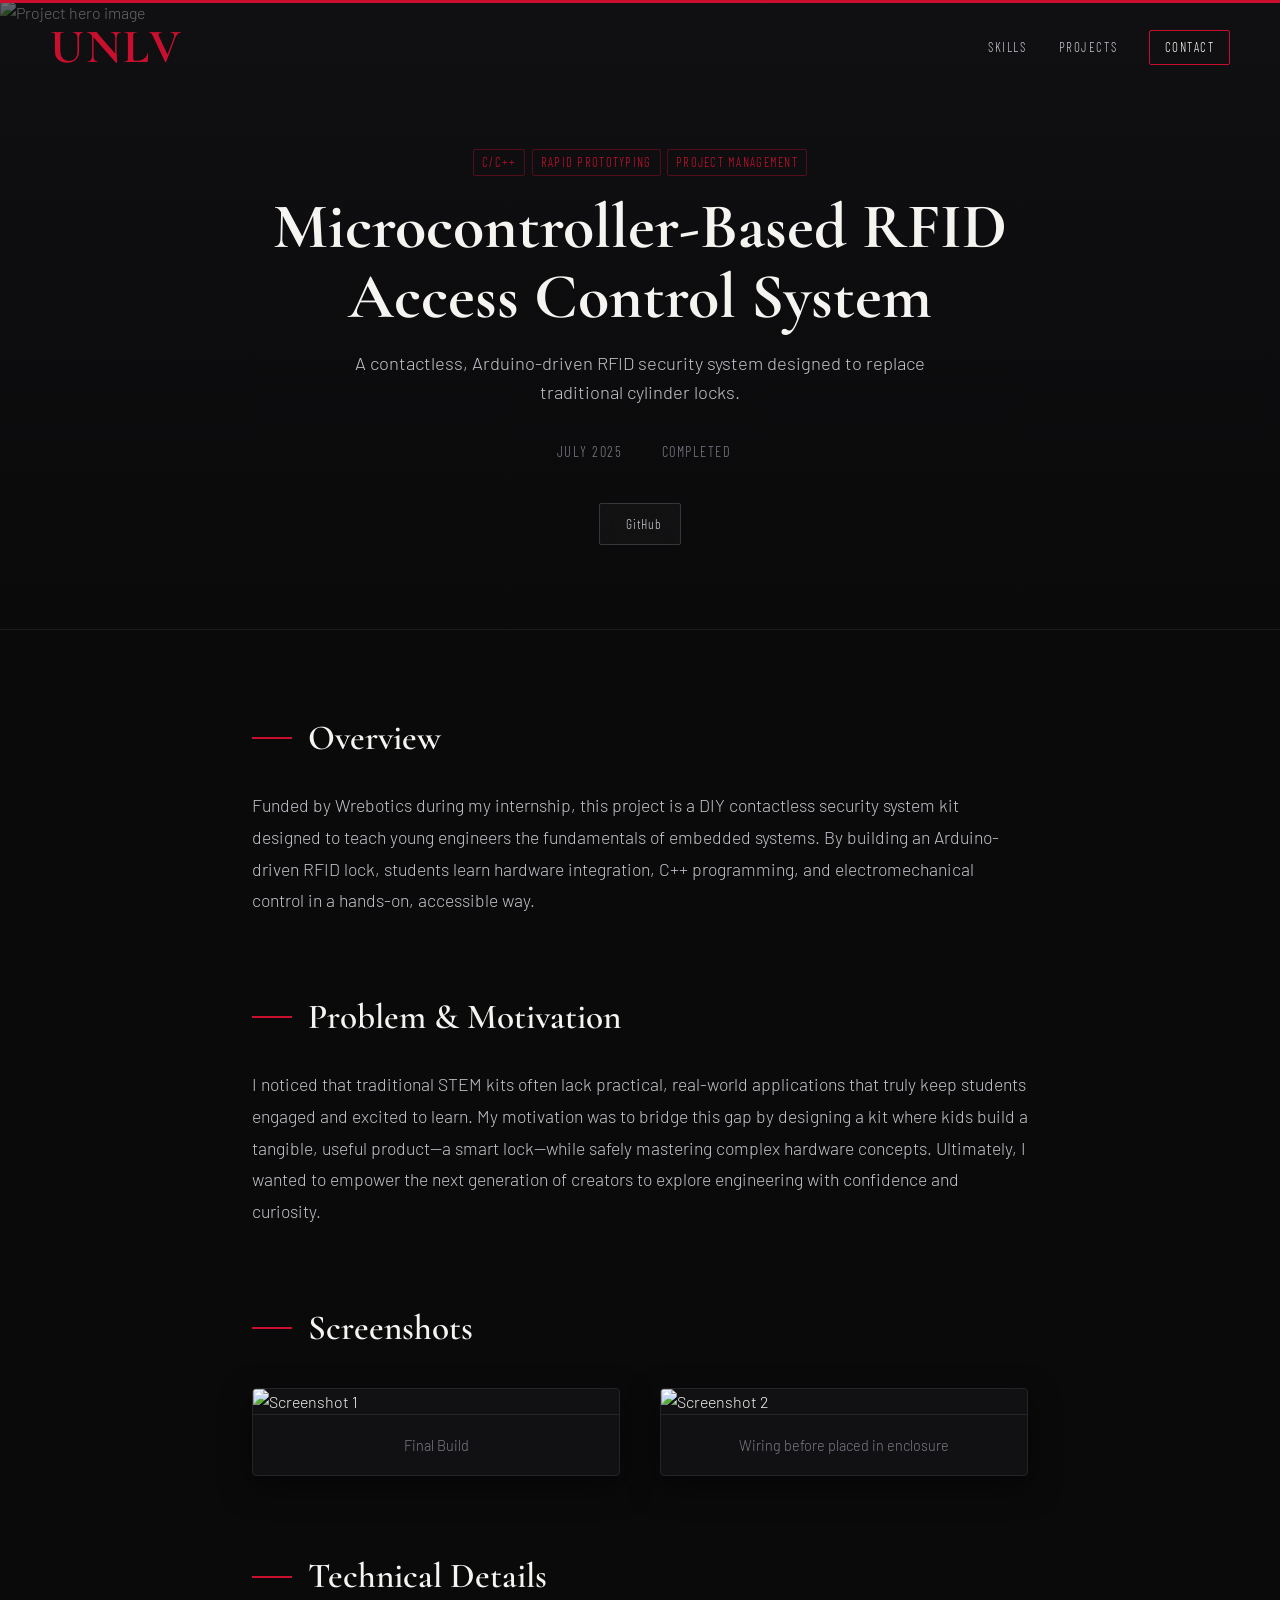
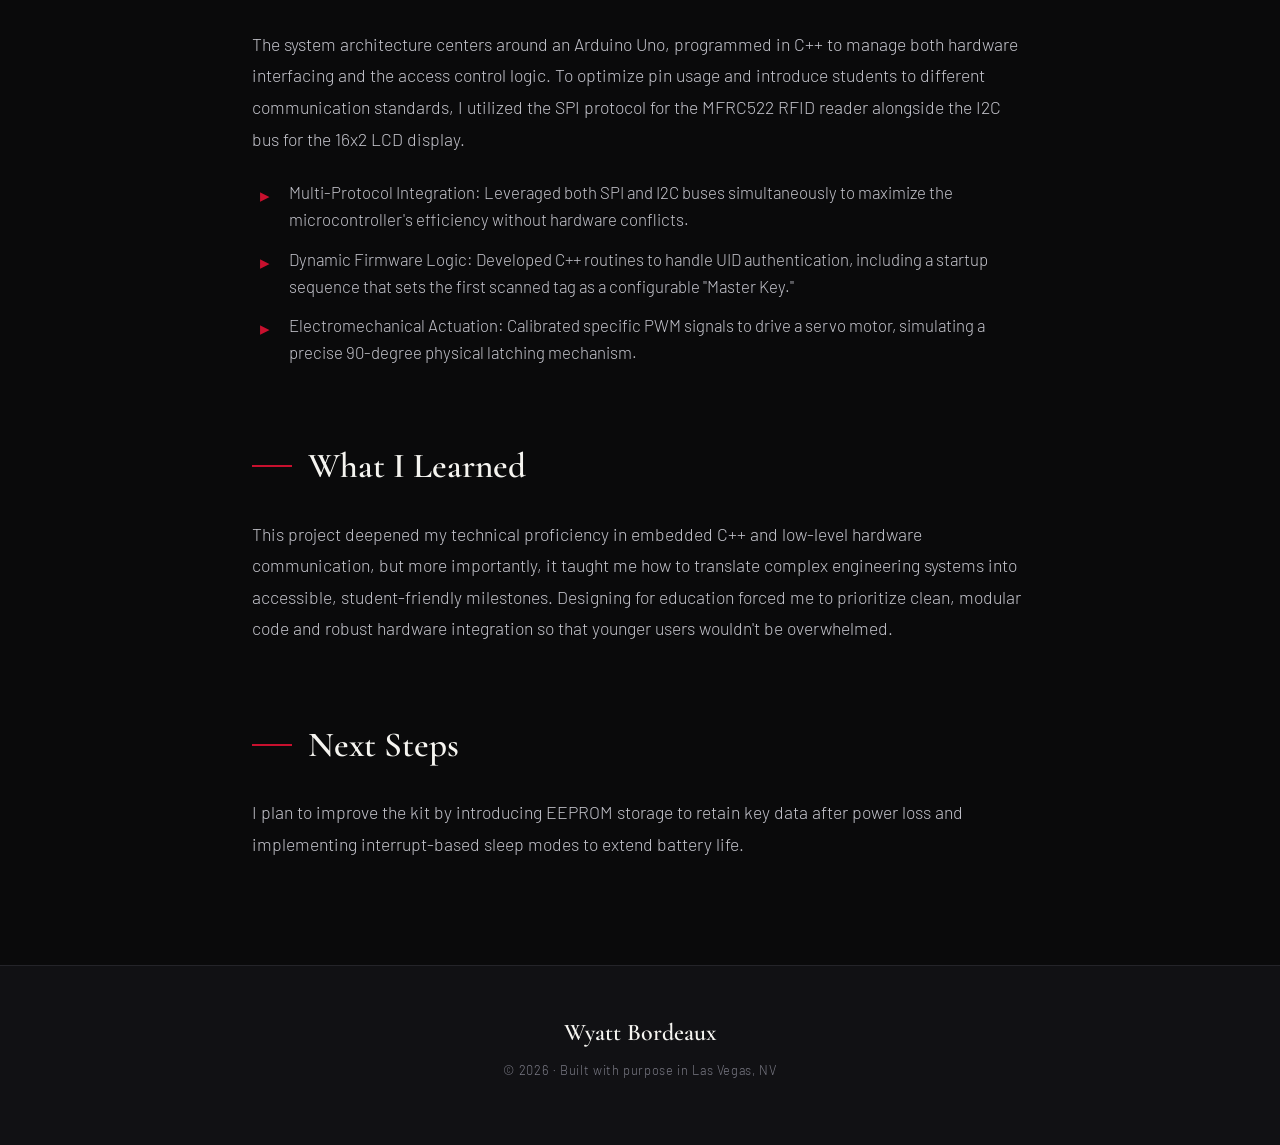
==== Project_Template.html @ ebc8c269 "Add files via upload" ====
<!DOCTYPE html>
<html lang="en">
<head>
  <meta charset="UTF-8" />
  <meta name="viewport" content="width=device-width, initial-scale=1.0" />
  <title>Wyatt Bordeaux | Microcontroller-Based RFID Access Control System</title>
  <link rel="stylesheet" href="style.css" />
  <link rel="stylesheet" href="project.css" />
  <link rel="preconnect" href="https://fonts.googleapis.com" />
  <link rel="preconnect" href="https://fonts.gstatic.com" crossorigin />
  <link href="https://fonts.googleapis.com/css2?family=Cormorant+Garamond:wght@300;400;600;700&family=Barlow:wght@300;400;500;600&family=Barlow+Condensed:wght@400;600;700&display=swap" rel="stylesheet" />
  <script src="https://unpkg.com/@phosphor-icons/web@2.1.1/src/index.js"></script>
</head>
<body>
  <header class="project-hero">
    <div class="project-hero-bg">
      <img src="images/project_1.jpg" alt="Project hero image" class="project-hero-img" />
      <div class="project-hero-overlay"></div>
    </div>
    <div class="project-hero-content">
      <div class="project-tags" style="margin-bottom:1rem;">
        <span class="ptag">C/C++</span>
        <span class="ptag">Rapid Prototyping</span>
        <span class="ptag">Project Management</span>
      </div>
      <h1 class="project-hero-title">Microcontroller-Based RFID Access Control System</h1>
      <p class="project-hero-sub">A contactless, Arduino-driven RFID security system designed to replace traditional cylinder locks.</p>

      <div class="project-hero-meta">
        <span><i class="ph ph-calendar-blank"></i> July 2025</span>
        <span><i class="ph ph-check-circle"></i> Completed</span>
      </div>

      <div class="project-hero-links">
        <a href="https://github.com/ButterCaptain/RFID-Access-Control-System" target="_blank" class="contact-chip">
          <i class="ph ph-github-logo"></i> GitHub
        </a>
      </div>
    </div>
  </header>

  <main class="project-body-wrap">

    <!-- ── Overview ──────────────────────────────────────────── -->
    <section class="proj-section reveal">
      <h2 class="proj-section-title">Overview</h2>
      <p>
        Funded by Wrebotics during my internship, this project is a DIY contactless security system kit designed to teach young engineers the fundamentals of embedded systems. By building an Arduino-driven RFID lock, students learn hardware integration, C++ programming, and electromechanical control in a hands-on, accessible way.
      </p>
    </section>

    <!-- ── Problem & Motivation ───────────────────────────────── -->
    <section class="proj-section reveal">
      <h2 class="proj-section-title">Problem &amp; Motivation</h2>
      <p>
        I noticed that traditional STEM kits often lack practical, real-world applications that truly keep students engaged and excited to learn. My motivation was to bridge this gap by designing a kit where kids build a tangible, useful product—a smart lock—while safely mastering complex hardware concepts. Ultimately, I wanted to empower the next generation of creators to explore engineering with confidence and curiosity.
      </p>
    </section>

    <!-- ── Screenshots ───────────────────────────────────────── -->
    <section class="proj-section reveal">
      <h2 class="proj-section-title">Screenshots</h2>
      <div class="proj-screenshot-grid">

        <figure class="proj-screenshot">
          <img src="images/project_1.jpg" alt="Screenshot 1" />
          <figcaption>Final Build</figcaption>
        </figure>

        <figure class="proj-screenshot">
          <img src="images/project_1-2.jpg" alt="Screenshot 2" />
          <figcaption>Wiring before placed in enclosure</figcaption>
        </figure>

      </div>
    </section>

    <!-- ── Technical Details ─────────────────────────────────── -->
    <section class="proj-section reveal">
      <h2 class="proj-section-title">Technical Details</h2>
      <p>
        The system architecture centers around an Arduino Uno, programmed in C++ to manage both hardware interfacing and the access control logic. To optimize pin usage and introduce students to different communication standards, I utilized the SPI protocol for the MFRC522 RFID reader alongside the I2C bus for the 16x2 LCD display.
      </p>

      <ul class="proj-list">
        <li>Multi-Protocol Integration: Leveraged both SPI and I2C buses simultaneously to maximize the microcontroller's efficiency without hardware conflicts.</li>
        <li>Dynamic Firmware Logic: Developed C++ routines to handle UID authentication, including a startup sequence that sets the first scanned tag as a configurable "Master Key."</li>
        <li>Electromechanical Actuation: Calibrated specific PWM signals to drive a servo motor, simulating a precise 90-degree physical latching mechanism.</li>
      </ul>
    </section>

    <!-- ── What I Learned ────────────────────────────────────── -->
    <section class="proj-section reveal">
      <h2 class="proj-section-title">What I Learned</h2>
      <p>
        This project deepened my technical proficiency in embedded C++ and low-level hardware communication, but more importantly, it taught me how to translate complex engineering systems into accessible, student-friendly milestones. Designing for education forced me to prioritize clean, modular code and robust hardware integration so that younger users wouldn't be overwhelmed.
      </p>
    </section>

    <!-- ── Next Steps (optional) ─────────────────────────────── -->
    <section class="proj-section reveal">
      <h2 class="proj-section-title">Next Steps</h2>
      <p>
        I plan to improve the kit by introducing EEPROM storage to retain key data after power loss and implementing interrupt-based sleep modes to extend battery life.
      </p>
    </section>

  </main>

  <!-- Footer (same as index) -->
  <footer id="footer">
    <div class="footer-inner">
      <p class="footer-name">Wyatt Bordeaux</p>
      <p class="footer-copy">&copy; <span id="year"></span> · Built with purpose in Las Vegas, NV</p>
      <div class="footer-links">
        <a href="mailto:Wyatt.l.bordeaux@gmail.com"><i class="ph ph-envelope-simple"></i></a>
        <a href="https:www.linkedin.com/in/wyatt-bordeaux" target="_blank"><i class="ph ph-linkedin-logo"></i></a>
        <a href="Files/Resume_2026.pdf" target="_blank"><i class="ph ph-file-text"></i></a>
      </div>
    </div>
  </footer>

  <script src="main.js"></script>
</body>
</html>
---- style.css ----
:root {
  /* Brand Colors */
  --scarlet:        #C8102E;   /* Primary accent */
  --scarlet-dark:   #9A0C22;
  --scarlet-glow:   rgba(200, 16, 46, 0.18);

  /* Neutrals */
  --black:          #0A0A0B;
  --gray-900:       #111114;
  --gray-800:       #1A1A1F;
  --gray-700:       #242429;
  --gray-600:       #36363D;
  --gray-400:       #7A7A85;
  --gray-200:       #C4C4CC;
  --white:          #F5F4F0;

  /* Typography */
  --font-display:  'Cormorant Garamond', Georgia, serif;
  --font-body:     'Barlow', sans-serif;
  --font-condensed:'Barlow Condensed', sans-serif;

  /* Spacing */
  --section-pad:   7rem 2rem;
  --card-radius:   4px;
  --max-width:     1180px;

  /* Transitions */
  --ease:          cubic-bezier(0.25, 0.46, 0.45, 0.94);
}

*, *::before, *::after {
  box-sizing: border-box;
  margin: 0;
  padding: 0;
}

html {
  scroll-behavior: smooth;
  font-size: 16px;
}

body {
  background-color: var(--black);
  color: var(--white);
  font-family: var(--font-body);
  font-weight: 300;
  line-height: 1.6;
  overflow-x: hidden;
}

img {
  display: block;
  max-width: 100%;
}

a {
  color: inherit;
  text-decoration: none;
}

/* Scrollbar (Chrome/Edge) */
::-webkit-scrollbar { width: 5px; }
::-webkit-scrollbar-track { background: var(--gray-900); }
::-webkit-scrollbar-thumb { background: var(--scarlet-dark); border-radius: 2px; }


#hero {
  position: relative;
  min-height: 100vh;
  display: flex;
  flex-direction: column;
  justify-content: center;
  align-items: center;
  overflow: hidden;
}

/* --- Vegas Strip background image --- */
.hero-bg {
  position: absolute;
  inset: 0;
  z-index: 0;
  will-change: transform;       /* JS parallax applied here */
}

.hero-bg-img {
  width: 100%;
  height: 130%;                 /* oversized so parallax has room */
  object-fit: cover;
  object-position: center top;
  background-color: var(--gray-800);
}

/* Gradient overlay: full coverage at bottom, partial at top */
.hero-bg-overlay {
  position: absolute;
  inset: 0;
  background: linear-gradient(
    to bottom,
    rgba(10, 10, 11, 0.35) 0%,
    rgba(10, 10, 11, 0.55) 40%,
    rgba(10, 10, 11, 0.92) 75%,
    var(--black)           100%
  );
}

/* Thin scarlet line at very top */
#hero::before {
  content: '';
  position: absolute;
  top: 0; left: 0; right: 0;
  height: 3px;
  background: var(--scarlet);
  z-index: 10;
}

/* --- Scroll hint arrow at bottom --- */
.scroll-hint {
  position: absolute;
  bottom: 2.5rem;
  left: 50%;
  transform: translateX(-50%);
  z-index: 5;
  display: flex;
  flex-direction: column;
  align-items: center;
  gap: 0.3rem;
  color: var(--gray-400);
  font-family: var(--font-condensed);
  font-size: 0.7rem;
  letter-spacing: 0.15em;
  text-transform: uppercase;
  animation: scrollBounce 2s infinite var(--ease);
}

.scroll-hint i { font-size: 1.1rem; }

@keyframes scrollBounce {
  0%, 100% { transform: translateX(-50%) translateY(0); opacity: 0.6; }
  50%       { transform: translateX(-50%) translateY(6px); opacity: 1; }
}


.profile-container {
  position: relative;
  z-index: 5;
  display: flex;
  align-items: center;
  gap: 4rem;
  max-width: var(--max-width);
  width: 100%;
  padding: 0 2rem;
  /* fade-in on load — JS adds .visible class */
  opacity: 0;
  transform: translateY(30px);
  transition: opacity 0.9s var(--ease), transform 0.9s var(--ease);
}

.profile-container.visible {
  opacity: 1;
  transform: translateY(0);
}

/* --- Headshot --- */
.profile-photo-wrap {
  flex-shrink: 0;
  display: flex;
  flex-direction: column;
  align-items: center;
  gap: 0.75rem;
}

/* Decorative ring: scarlet outer, gap, photo */
.profile-photo-ring {
  width: 230px;
  height: 230px;
  border-radius: 50%;
  padding: 4px;
  background: conic-gradient(var(--scarlet) 0%, var(--scarlet-dark) 40%, var(--gray-600) 60%, var(--scarlet) 100%);
  box-shadow: 0 0 40px var(--scarlet-glow), 0 20px 60px rgba(0,0,0,0.6);
  animation: rotateBorder 8s linear infinite;
}

@keyframes rotateBorder {
  to { filter: hue-rotate(10deg) brightness(1.05); }
}

.profile-photo {
  width: 100%;
  height: 100%;
  border-radius: 50%;
  object-fit: cover;
  object-position: top center;
  border: 3px solid var(--gray-900);
  background: var(--gray-700);
}

.profile-badge {
  font-family: var(--font-condensed);
  font-size: 0.72rem;
  letter-spacing: 0.12em;
  text-transform: uppercase;
  color: var(--scarlet);
  background: rgba(200, 16, 46, 0.1);
  border: 1px solid rgba(200, 16, 46, 0.3);
  padding: 0.25rem 0.75rem;
  border-radius: 2px;
}

/* --- Right: Text description --- */
.profile-info {
  flex: 1;
}

.profile-label {
  font-family: var(--font-condensed);
  font-size: 0.75rem;
  letter-spacing: 0.2em;
  color: var(--scarlet);
  margin-bottom: 0.4rem;
  text-transform: uppercase;
}

.profile-name {
  font-family: var(--font-display);
  font-size: clamp(2.8rem, 5vw, 4.2rem);
  font-weight: 600;
  line-height: 1.05;
  letter-spacing: -0.01em;
  color: var(--white);
  margin-bottom: 0.5rem;
}

.profile-title {
  font-family: var(--font-condensed);
  font-size: 1rem;
  font-weight: 400;
  letter-spacing: 0.08em;
  text-transform: uppercase;
  color: var(--gray-400);
  margin-bottom: 1.2rem;
}

.profile-bio {
  font-size: 1.05rem;
  font-weight: 300;
  line-height: 1.75;
  color: var(--gray-200);
  max-width: 540px;
  margin-bottom: 2rem;
}


.contact-row {
  display: flex;
  flex-wrap: wrap;
  gap: 0.75rem;
}

.contact-chip {
  display: inline-flex;
  align-items: center;
  gap: 0.5rem;
  padding: 0.55rem 1.1rem;
  border: 1px solid var(--gray-600);
  border-radius: 2px;
  font-family: var(--font-condensed);
  font-size: 0.85rem;
  letter-spacing: 0.06em;
  color: var(--gray-200);
  background: rgba(255,255,255,0.03);
  backdrop-filter: blur(8px);
  transition: border-color 0.2s, color 0.2s, background 0.2s, transform 0.2s;
  cursor: pointer;
}

.contact-chip i {
  font-size: 1rem;
  color: var(--scarlet);
  transition: transform 0.2s;
}

.contact-chip:hover {
  border-color: var(--scarlet);
  color: var(--white);
  background: rgba(200, 16, 46, 0.08);
  transform: translateY(-2px);
}

.contact-chip:hover i {
  transform: scale(1.15);
}


.section {
  padding: var(--section-pad);
  position: relative;
}

.section-inner {
  max-width: var(--max-width);
  margin: 0 auto;
}

.section-label-row {
  margin-bottom: 3rem;
}

.eyebrow {
  display: block;
  font-family: var(--font-condensed);
  font-size: 0.75rem;
  letter-spacing: 0.22em;
  text-transform: uppercase;
  color: var(--scarlet);
  margin-bottom: 0.4rem;
}

.section-title {
  font-family: var(--font-display);
  font-size: clamp(2rem, 4vw, 3rem);
  font-weight: 600;
  color: var(--white);
  line-height: 1.1;
}

/* Thin left border accent on sections */
.section::before {
  content: '';
  display: block;
  width: 60px;
  height: 2px;
  background: var(--scarlet);
  margin-bottom: 0.5rem;
}

#hero::before { margin-bottom: 0; }  /* override for hero top line */


#skills {
  background: var(--gray-900);
}

#skills::before { display: none; }  /* no left bar on skills — different bg */

.skills-grid {
  display: grid;
  grid-template-columns: repeat(auto-fit, minmax(240px, 1fr));
  gap: 2.5rem;
}

.skill-group-label {
  font-family: var(--font-condensed);
  font-size: 0.72rem;
  letter-spacing: 0.18em;
  text-transform: uppercase;
  color: var(--scarlet);
  margin-bottom: 1rem;
  padding-bottom: 0.4rem;
  border-bottom: 1px solid var(--gray-700);
}

.skill-tags {
  display: flex;
  flex-wrap: wrap;
  gap: 0.5rem;
}

.skill-tag {
  font-family: var(--font-body);
  font-size: 0.875rem;
  font-weight: 400;
  padding: 0.4rem 0.85rem;
  border: 1px solid var(--gray-600);
  border-radius: 2px;
  color: var(--gray-200);
  background: var(--gray-800);
  transition: border-color 0.2s, color 0.2s, background 0.2s, transform 0.15s;
  cursor: default;
}

.skill-tag:hover {
  border-color: var(--scarlet);
  color: var(--white);
  background: rgba(200, 16, 46, 0.06);
  transform: translateY(-2px);
}


#projects {
  background: var(--black);
}

.projects-grid {
  display: grid;
  grid-template-columns: repeat(auto-fill, minmax(320px, 1fr));
  gap: 1.8rem;
}

/* ── Project Card ── */
.project-card {
  background: var(--gray-900);
  border: 1px solid var(--gray-700);
  border-radius: var(--card-radius);
  overflow: hidden;
  cursor: pointer;
  transition: transform 0.3s var(--ease), border-color 0.3s, box-shadow 0.3s;
  display: flex;
  flex-direction: column;
}

.project-card:hover {
  transform: translateY(-6px);
  border-color: var(--scarlet);
  box-shadow: 0 20px 50px rgba(0,0,0,0.5), 0 0 0 1px var(--scarlet-glow);
}

/* Image wrapper */
.project-img-wrap {
  position: relative;
  width: 100%;
  aspect-ratio: 16 / 9;    /* keeps cards uniform height */
  overflow: hidden;
  background: var(--gray-700);  /* shows if image is missing */
}

.project-img {
  width: 100%;
  height: 100%;
  object-fit: cover;
  transition: transform 0.5s var(--ease);
}

.project-card:hover .project-img {
  transform: scale(1.05);
}

/* Hover overlay on image */
.project-img-overlay {
  position: absolute;
  inset: 0;
  background: rgba(200, 16, 46, 0.75);
  display: flex;
  align-items: center;
  justify-content: center;
  opacity: 0;
  transition: opacity 0.3s;
}

.project-card:hover .project-img-overlay { opacity: 1; }

.view-label {
  font-family: var(--font-condensed);
  font-size: 0.85rem;
  letter-spacing: 0.14em;
  text-transform: uppercase;
  color: var(--white);
  display: flex;
  align-items: center;
  gap: 0.4rem;
}

/* Card body */
.project-body {
  padding: 1.5rem;
  flex: 1;
  display: flex;
  flex-direction: column;
  gap: 0.6rem;
}

/* Small tech badges */
.project-tags {
  display: flex;
  flex-wrap: wrap;
  gap: 0.4rem;
}

.ptag {
  font-family: var(--font-condensed);
  font-size: 0.80rem;
  letter-spacing: 0.1em;
  text-transform: uppercase;
  color: var(--scarlet);
  border: 1px solid rgba(200, 16, 46, 0.35);
  border-radius: 2px;
  padding: 0.15rem 0.5rem;
}

.project-title {
  font-family: var(--font-display);
  font-size: 1.35rem;
  font-weight: 600;
  color: var(--white);
  line-height: 1.2;
}

.project-desc {
  font-size: 0.92rem;
  color: var(--gray-400);
  line-height: 1.65;
  flex: 1;
}

#footer {
  background: var(--gray-900);
  border-top: 1px solid var(--gray-700);
  padding: 3rem 2rem;
}

.footer-inner {
  max-width: var(--max-width);
  margin: 0 auto;
  display: flex;
  flex-direction: column;
  align-items: center;
  gap: 0.5rem;
  text-align: center;
}

.footer-name {
  font-family: var(--font-display);
  font-size: 1.5rem;
  font-weight: 600;
  color: var(--white);
}

.footer-copy {
  font-size: 0.8rem;
  color: var(--gray-400);
  letter-spacing: 0.05em;
}

.footer-links {
  display: flex;
  gap: 1.2rem;
  margin-top: 0.5rem;
}

.footer-links a {
  font-size: 1.3rem;
  color: var(--gray-400);
  transition: color 0.2s, transform 0.2s;
}

.footer-links a:hover {
  color: var(--scarlet);
  transform: translateY(-2px);
}

.reveal {
  opacity: 0;
  transform: translateY(24px);
  transition: opacity 0.7s var(--ease), transform 0.7s var(--ease);
}

.reveal.in-view {
  opacity: 1;
  transform: translateY(0);
}

/* Stagger children inside a container */
.reveal-stagger > * {
  opacity: 0;
  transform: translateY(20px);
  transition: opacity 0.6s var(--ease), transform 0.6s var(--ease);
}

.reveal-stagger.in-view > *:nth-child(1) { transition-delay: 0.05s; opacity: 1; transform: none; }
.reveal-stagger.in-view > *:nth-child(2) { transition-delay: 0.12s; opacity: 1; transform: none; }
.reveal-stagger.in-view > *:nth-child(3) { transition-delay: 0.19s; opacity: 1; transform: none; }
.reveal-stagger.in-view > *:nth-child(4) { transition-delay: 0.26s; opacity: 1; transform: none; }
.reveal-stagger.in-view > *:nth-child(5) { transition-delay: 0.33s; opacity: 1; transform: none; }
.reveal-stagger.in-view > *:nth-child(6) { transition-delay: 0.40s; opacity: 1; transform: none; }



/* Tablet */
@media (max-width: 900px) {
  .profile-container {
    flex-direction: column;
    align-items: center;
    text-align: center;
    gap: 2.5rem;
    padding-top: 6rem;
    padding-bottom: 4rem;
  }

  .profile-info { max-width: 520px; }

  .profile-bio { max-width: 100%; }

  .contact-row {
    justify-content: center;
  }

  .projects-grid {
    grid-template-columns: repeat(auto-fill, minmax(280px, 1fr));
  }
}

/* Mobile */
@media (max-width: 560px) {
  :root { --section-pad: 5rem 1.2rem; }

  .profile-photo-ring {
    width: 180px;
    height: 180px;
  }

  .profile-name { font-size: 2.4rem; }

  .skills-grid {
    grid-template-columns: 1fr;
  }

  .projects-grid {
    grid-template-columns: 1fr;
  }

  .contact-chip span { display: none; } /* icon-only on very small screens */
}
---- project.css ----
.back-btn {
  position: absolute;
  top: 2rem;
  left: 2rem;
  z-index: 50;
  display: inline-flex;
  align-items: center;
  gap: 0.5rem;
  font-family: var(--font-condensed);
  font-size: 0.9rem;
  letter-spacing: 0.12em;
  text-transform: uppercase;
  color: var(--white);
  background: rgba(10, 10, 11, 0.4);
  backdrop-filter: blur(8px);
  padding: 0.6rem 1.2rem;
  border: 1px solid var(--gray-600);
  border-radius: 2px;
  transition: all 0.3s var(--ease);
}

.back-btn:hover {
  border-color: var(--scarlet);
  background: rgba(200, 16, 46, 0.15);
  color: var(--white);
  transform: translateX(-4px);
}

.back-btn i {
  font-size: 1.1rem;
  color: var(--scarlet);
  transition: transform 0.3s var(--ease);
}

.back-btn:hover i {
  transform: translateX(-3px);
}


.project-hero {
  position: relative;
  min-height: 70vh;
  display: flex;
  flex-direction: column;
  justify-content: center;
  align-items: center;
  padding: 8rem 2rem 4rem;
  overflow: hidden;
  border-bottom: 1px solid var(--gray-800);
}

.project-hero::before {
  content: '';
  position: absolute;
  top: 0; left: 0; right: 0;
  height: 3px;
  background: var(--scarlet);
  z-index: 10;
}

.project-hero-bg {
  position: absolute;
  inset: 0;
  z-index: 0;
}


.project-hero-img {
  width: 100%;
  height: 100%;
  object-fit: cover;
  object-position: center;
  background-color: var(--gray-800);
}

.project-hero-overlay {
  position: absolute;
  inset: 0;
  background: linear-gradient(
    to bottom,
    rgba(10, 10, 11, 0.6) 0%,
    rgba(10, 10, 11, 0.85) 50%,
    var(--black) 100%
  );
}

.project-hero-content {
  position: relative;
  z-index: 5;
  max-width: 900px;
  width: 100%;
  text-align: center;
  display: flex;
  flex-direction: column;
  align-items: center;
  animation: fadeInDown 1s var(--ease);
}

@keyframes fadeInDown {
  from { opacity: 0; transform: translateY(30px); }
  to { opacity: 1; transform: translateY(0); }
}

.project-hero-title {
  font-family: var(--font-display);
  font-size: clamp(2.5rem, 5vw, 4.5rem);
  font-weight: 700;
  line-height: 1.1;
  color: var(--white);
  margin-bottom: 1rem;
}

.project-hero-sub {
  font-size: 1.15rem;
  font-weight: 300;
  color: var(--gray-200);
  max-width: 600px;
  margin-bottom: 2rem;
  line-height: 1.6;
}

.project-hero-meta {
  display: flex;
  flex-wrap: wrap;
  justify-content: center;
  gap: 2rem;
  margin-bottom: 2.5rem;
  font-family: var(--font-condensed);
  font-size: 0.9rem;
  letter-spacing: 0.1em;
  text-transform: uppercase;
  color: var(--gray-400);
}

.project-hero-meta span {
  display: inline-flex;
  align-items: center;
  gap: 0.5rem;
}

.project-hero-meta i {
  color: var(--scarlet);
  font-size: 1.1rem;
}

.project-hero-links {
  display: flex;
  gap: 1rem;
  flex-wrap: wrap;
  justify-content: center;
}


.project-body-wrap {
  /* Narrower max-width for optimal reading length */
  max-width: 840px; 
  margin: 0 auto;
  padding: 5rem 2rem;
}

.proj-section {
  margin-bottom: 4.5rem;
}

.proj-section:last-child {
  margin-bottom: 0;
}

.proj-section-title {
  font-family: var(--font-display);
  font-size: 2.2rem;
  font-weight: 600;
  color: var(--white);
  margin-bottom: 1.5rem;
  display: flex;
  align-items: center;
  gap: 1rem;
}

/* Scarlet accent line next to section titles */
.proj-section-title::before {
  content: '';
  display: block;
  width: 40px;
  height: 2px;
  background: var(--scarlet);
}

.proj-section p {
  font-size: 1.1rem;
  line-height: 1.8;
  color: var(--gray-200);
  margin-bottom: 1.5rem;
}

/* Custom Bullet List */
.proj-list {
  list-style: none;
  padding-left: 0.5rem;
  margin-bottom: 1.5rem;
}

.proj-list li {
  position: relative;
  font-size: 1.05rem;
  color: var(--gray-200);
  line-height: 1.6;
  margin-bottom: 0.8rem;
  padding-left: 1.8rem;
}

.proj-list li::before {
  content: '\25B8'; /* Small right-pointing triangle */
  position: absolute;
  left: 0;
  top: 1px;
  color: var(--scarlet);
  font-size: 1.2rem;
}

.proj-screenshot-grid {
  display: grid;
  grid-template-columns: 1fr;
  gap: 2.5rem;
  margin-top: 2rem;
}

.proj-screenshot {
  background: var(--gray-900);
  border: 1px solid var(--gray-700);
  border-radius: var(--card-radius);
  overflow: hidden;
  box-shadow: 0 10px 30px rgba(0,0,0,0.5);
  transition: border-color 0.3s;
}

.proj-screenshot:hover {
  border-color: var(--gray-600);
}

.proj-screenshot img {
  width: 100%;
  height: auto;
  display: block;
  border-bottom: 1px solid var(--gray-700);
}

.proj-screenshot figcaption {
  padding: 1.2rem 1.5rem;
  font-size: 0.9rem;
  color: var(--gray-400);
  font-family: var(--font-body);
  text-align: center;
  line-height: 1.5;
}

.proj-screenshot img, 
.proj-screenshot video {
  width: 100%;
  height: auto;
  display: block;
  border-bottom: 1px solid var(--gray-700);
}

.proj-media-stack {
  display: flex;
  flex-direction: column;
  align-items: center;
  gap: 4rem; /* Adds breathing room between the stacked items */
  margin-top: 2rem;
}

/* This restricts the width ONLY for images/videos inside the stack */
.proj-media-stack .proj-screenshot {
  width: 70%;
  max-width: 400px; 
  margin: 0 auto;
}


@media (min-width: 768px) {
  /* Allow screenshots to sit side-by-side on larger screens */
  .proj-screenshot-grid {
    grid-template-columns: repeat(auto-fit, minmax(350px, 1fr));
  }
}

@media (max-width: 768px) {
  .back-btn {
    top: 1rem;
    left: 1rem;
    padding: 0.5rem 0.8rem;
    font-size: 0.8rem;
  }
  
  .project-hero {
    padding-top: 7rem;
    min-height: 60vh;
  }
  
  .proj-section-title {
    font-size: 1.8rem;
  }

  .proj-section-title::before {
    width: 25px;
  }
  
  .project-hero-meta {
    flex-direction: column;
    gap: 0.8rem;
    align-items: center;
  }

  .proj-section p {
    font-size: 1rem;
  }
}
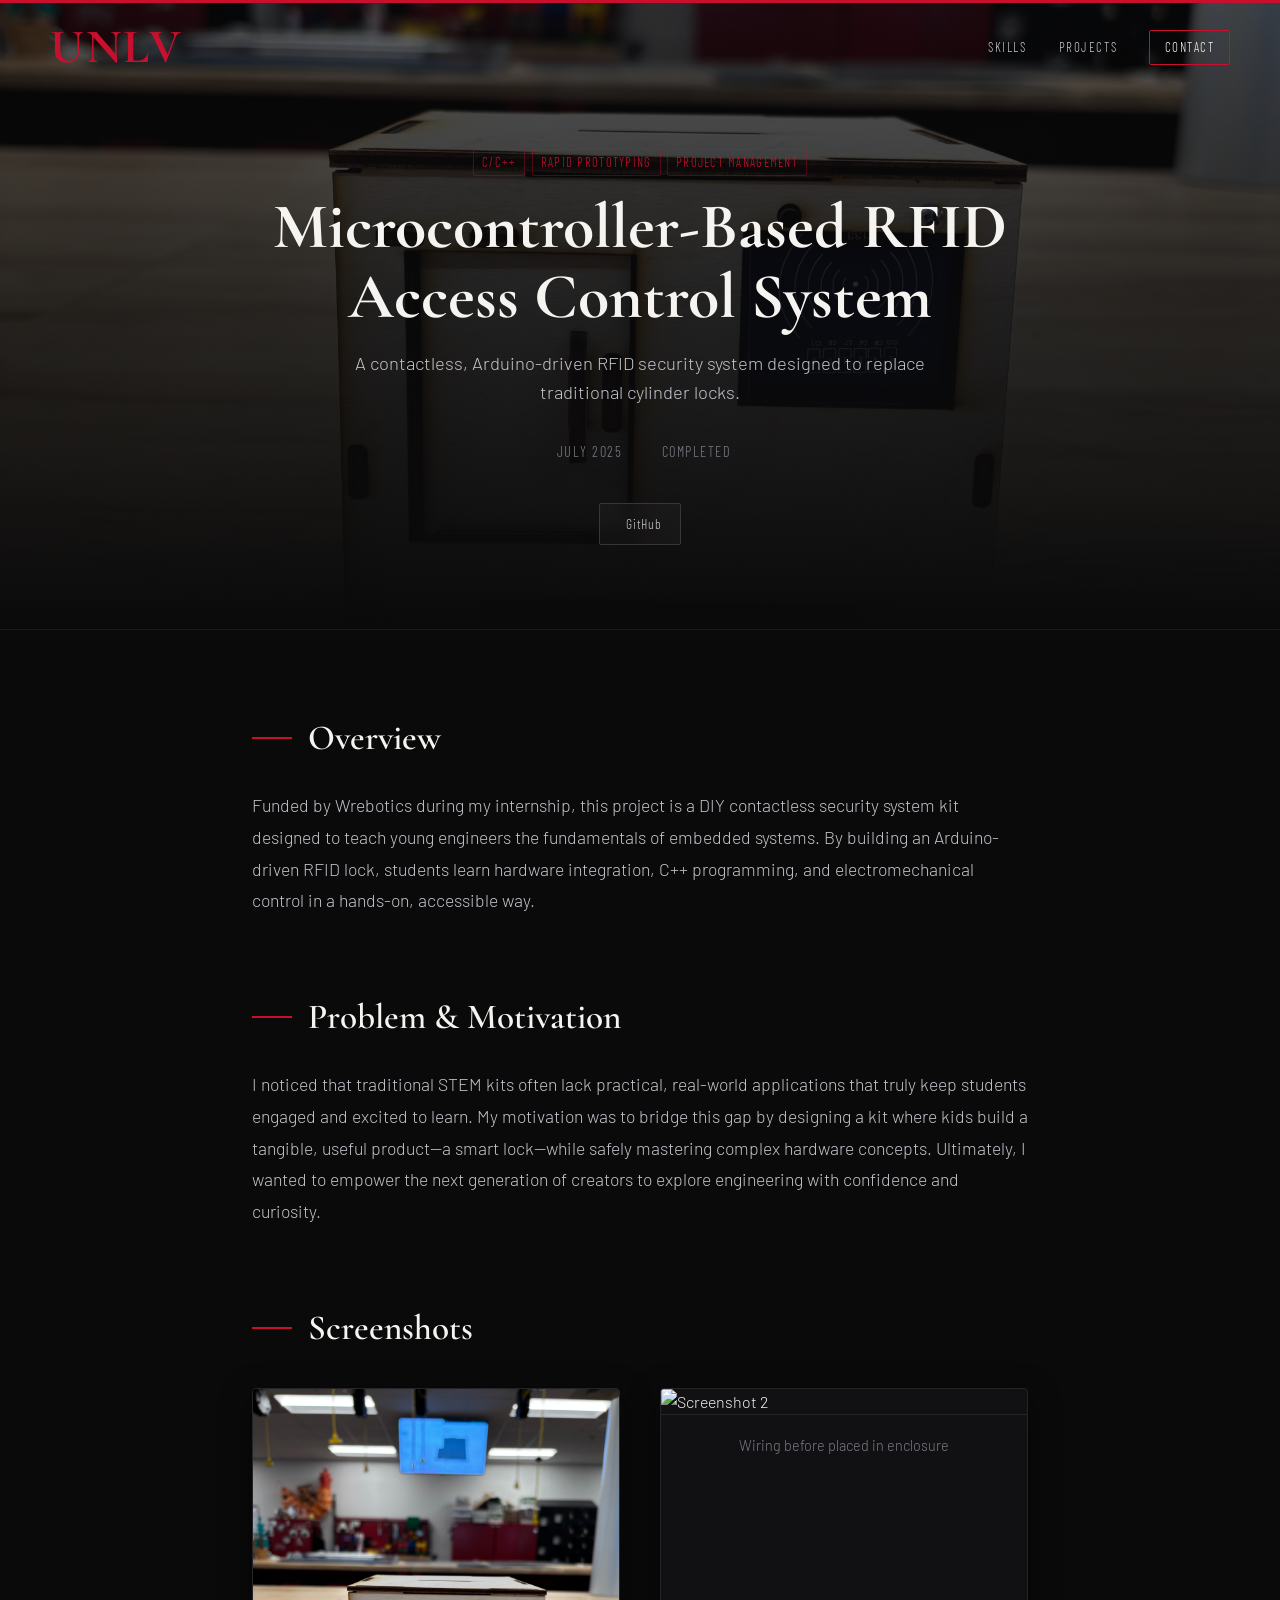
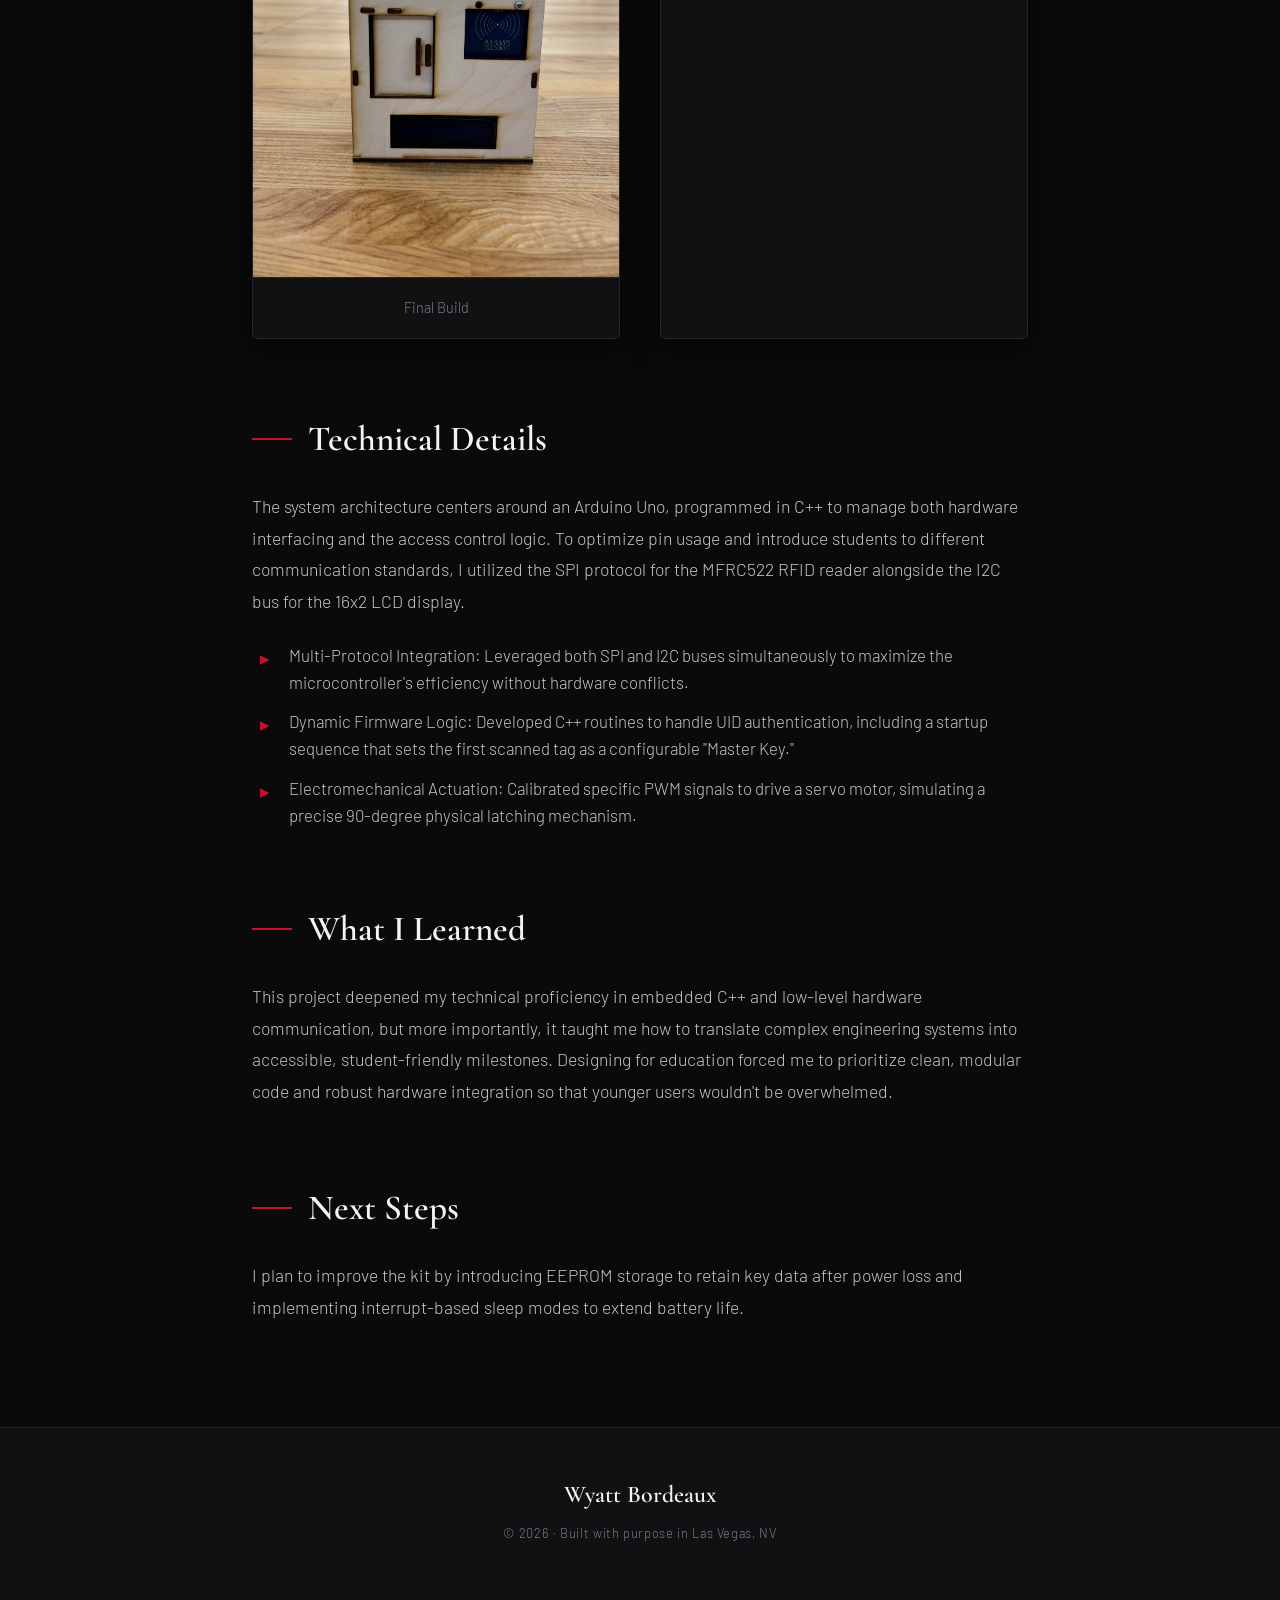
==== commit 1e79bf37: "Update image paths to use capitalized 'Images' directory" ====
--- a/Project_Template.html
+++ b/Project_Template.html
@@ -14,7 +14,7 @@
 <body>
   <header class="project-hero">
     <div class="project-hero-bg">
-      <img src="images/project_1.jpg" alt="Project hero image" class="project-hero-img" />
+      <img src="Images/project_1.jpg" alt="Project hero image" class="project-hero-img" />
       <div class="project-hero-overlay"></div>
     </div>
     <div class="project-hero-content">
@@ -63,12 +63,12 @@
       <div class="proj-screenshot-grid">
 
         <figure class="proj-screenshot">
-          <img src="images/project_1.jpg" alt="Screenshot 1" />
+          <img src="Images/project_1.jpg" alt="Screenshot 1" />
           <figcaption>Final Build</figcaption>
         </figure>
 
         <figure class="proj-screenshot">
-          <img src="images/project_1-2.jpg" alt="Screenshot 2" />
+          <img src="Images/project_1-2.jpg" alt="Screenshot 2" />
           <figcaption>Wiring before placed in enclosure</figcaption>
         </figure>
 
@@ -122,4 +122,4 @@
 
   <script src="main.js"></script>
 </body>
-</html>+</html>
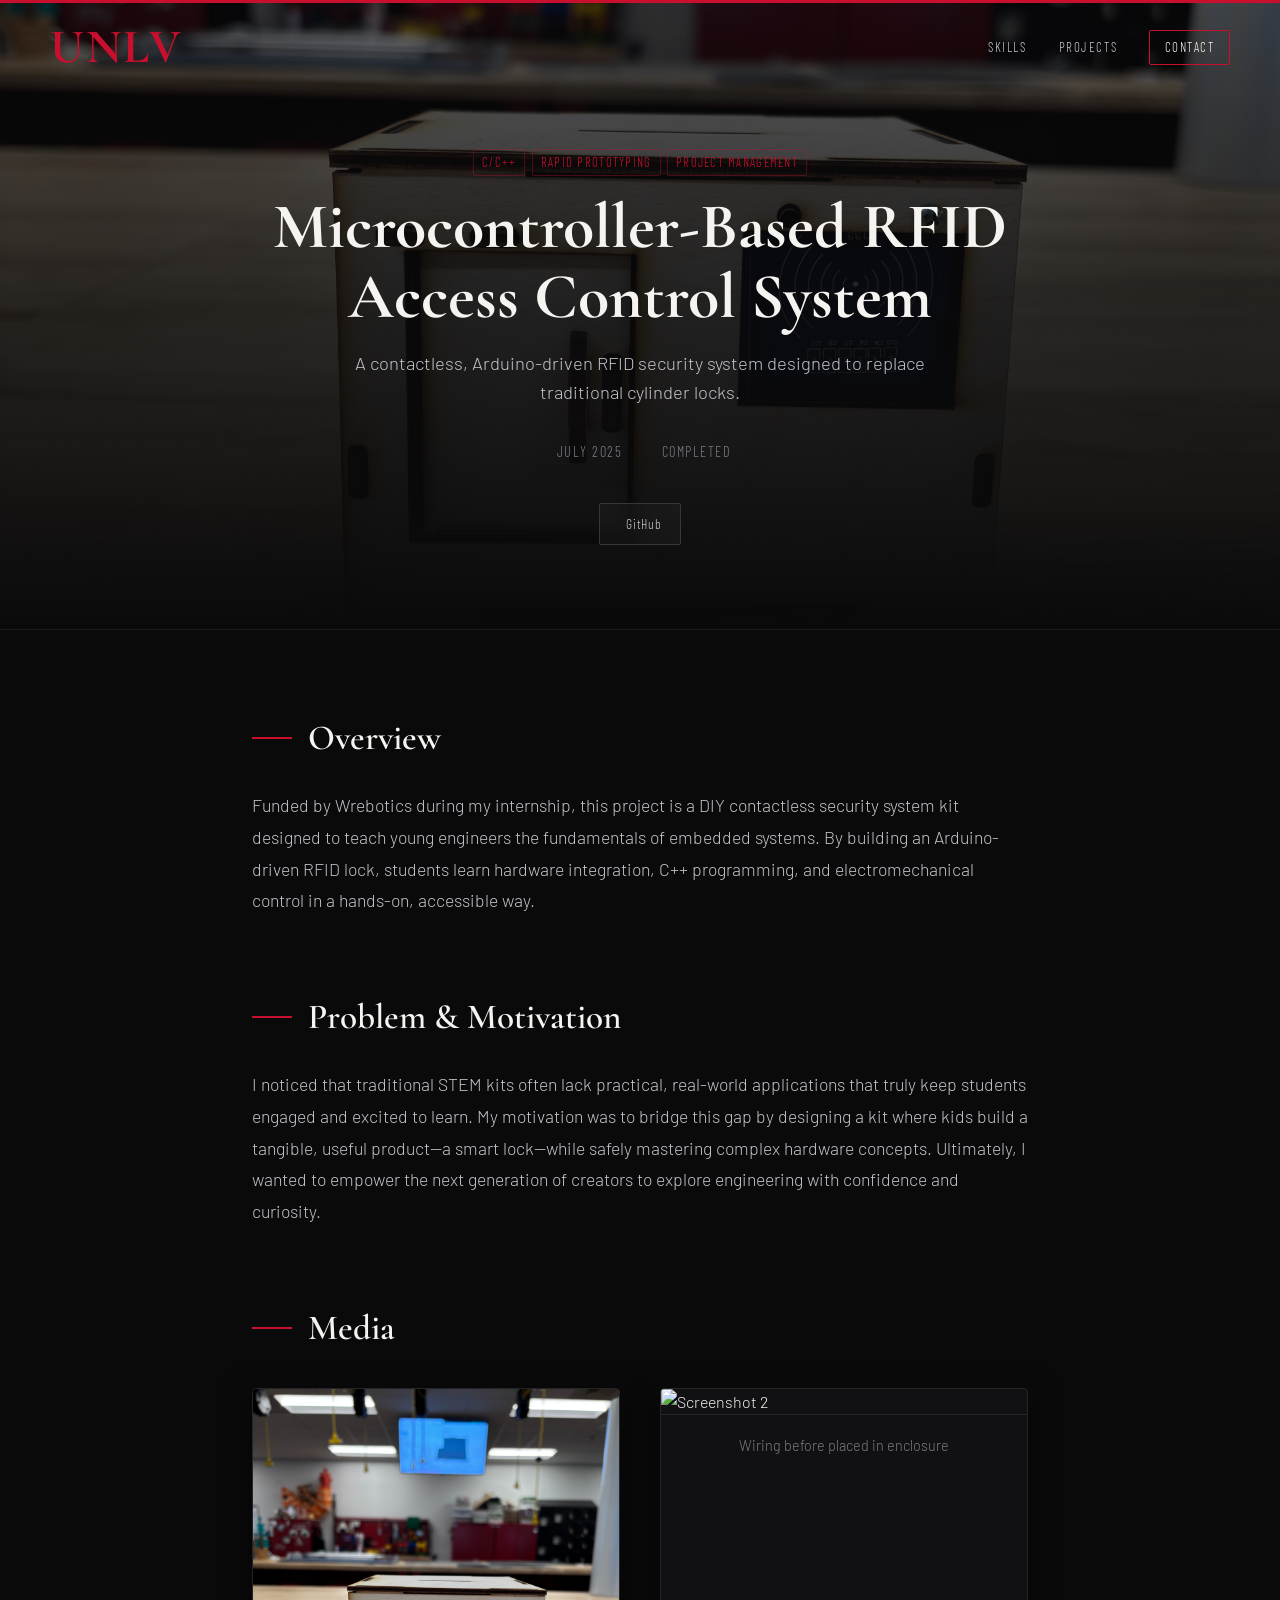
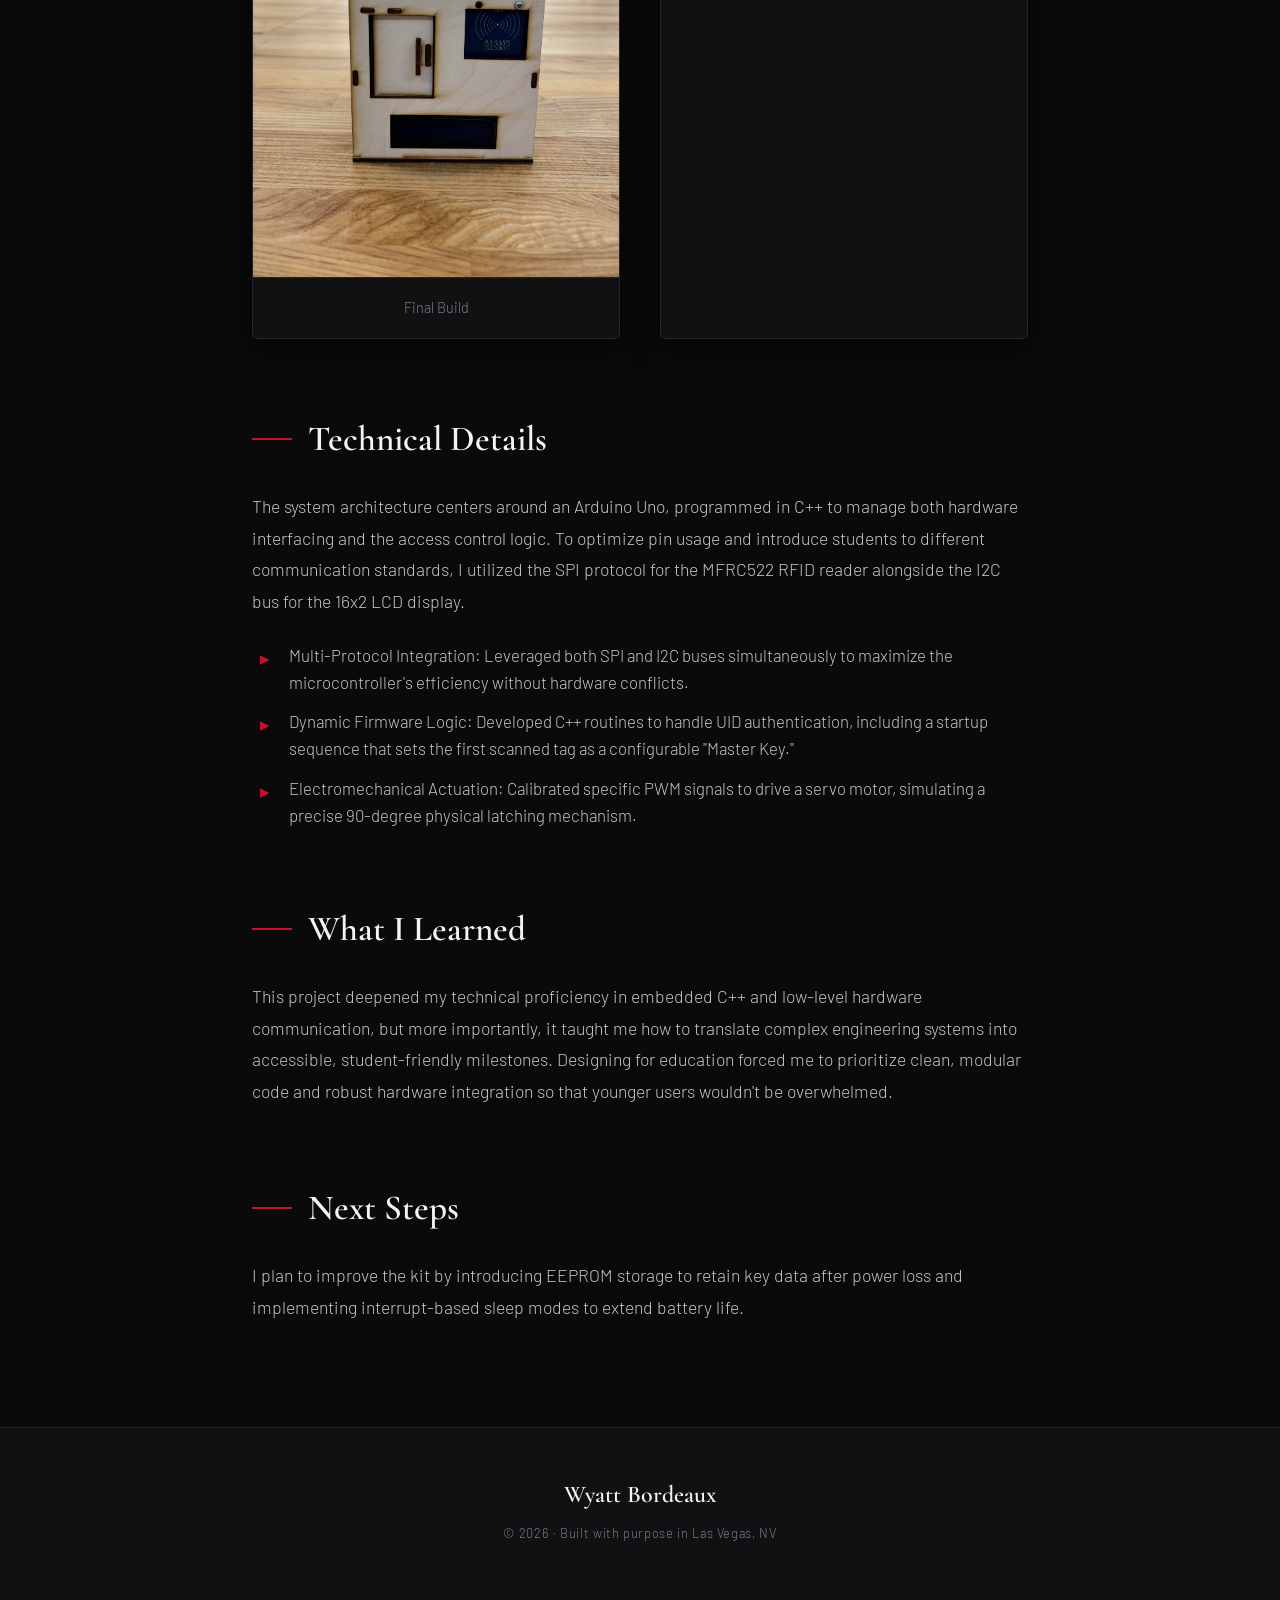
==== commit 9200d47a: "Update Project_Template.html" ====
--- a/Project_Template.html
+++ b/Project_Template.html
@@ -59,7 +59,7 @@
 
     <!-- ── Screenshots ───────────────────────────────────────── -->
     <section class="proj-section reveal">
-      <h2 class="proj-section-title">Screenshots</h2>
+      <h2 class="proj-section-title">Media</h2>
       <div class="proj-screenshot-grid">
 
         <figure class="proj-screenshot">
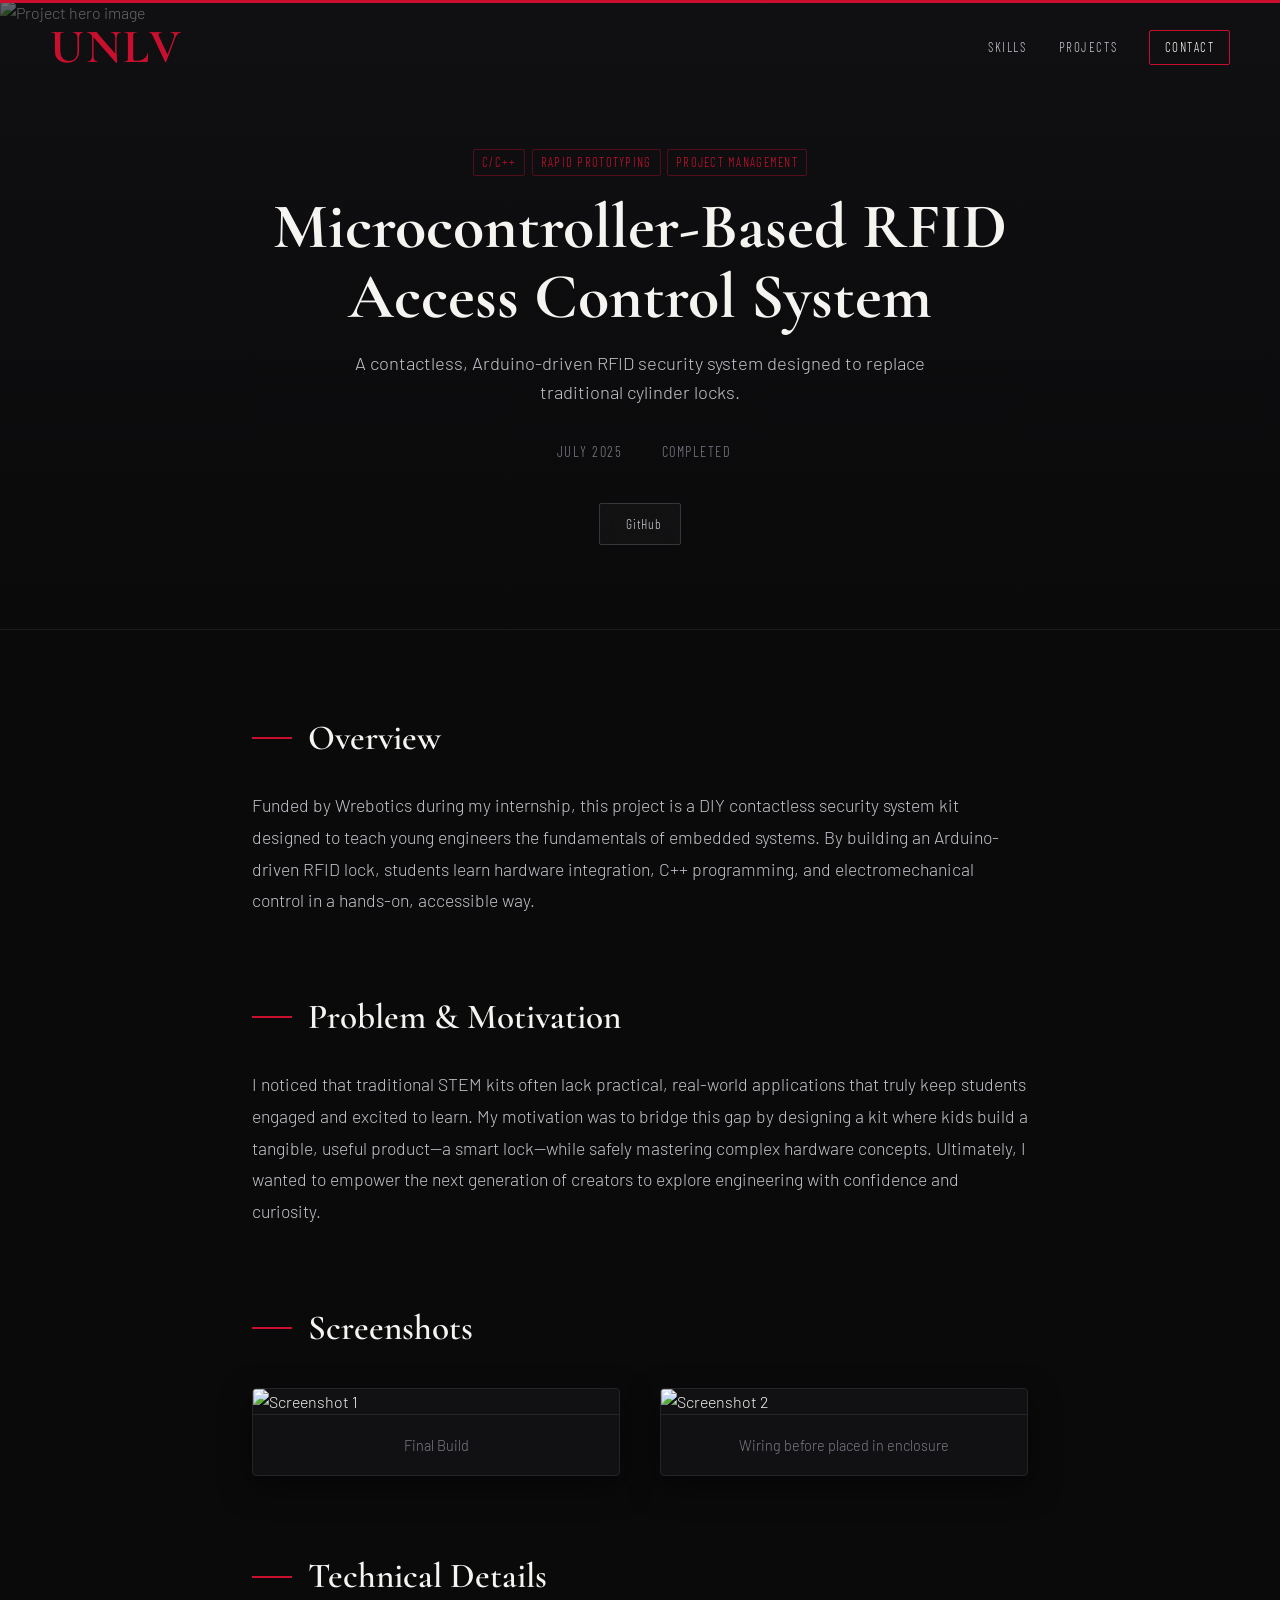
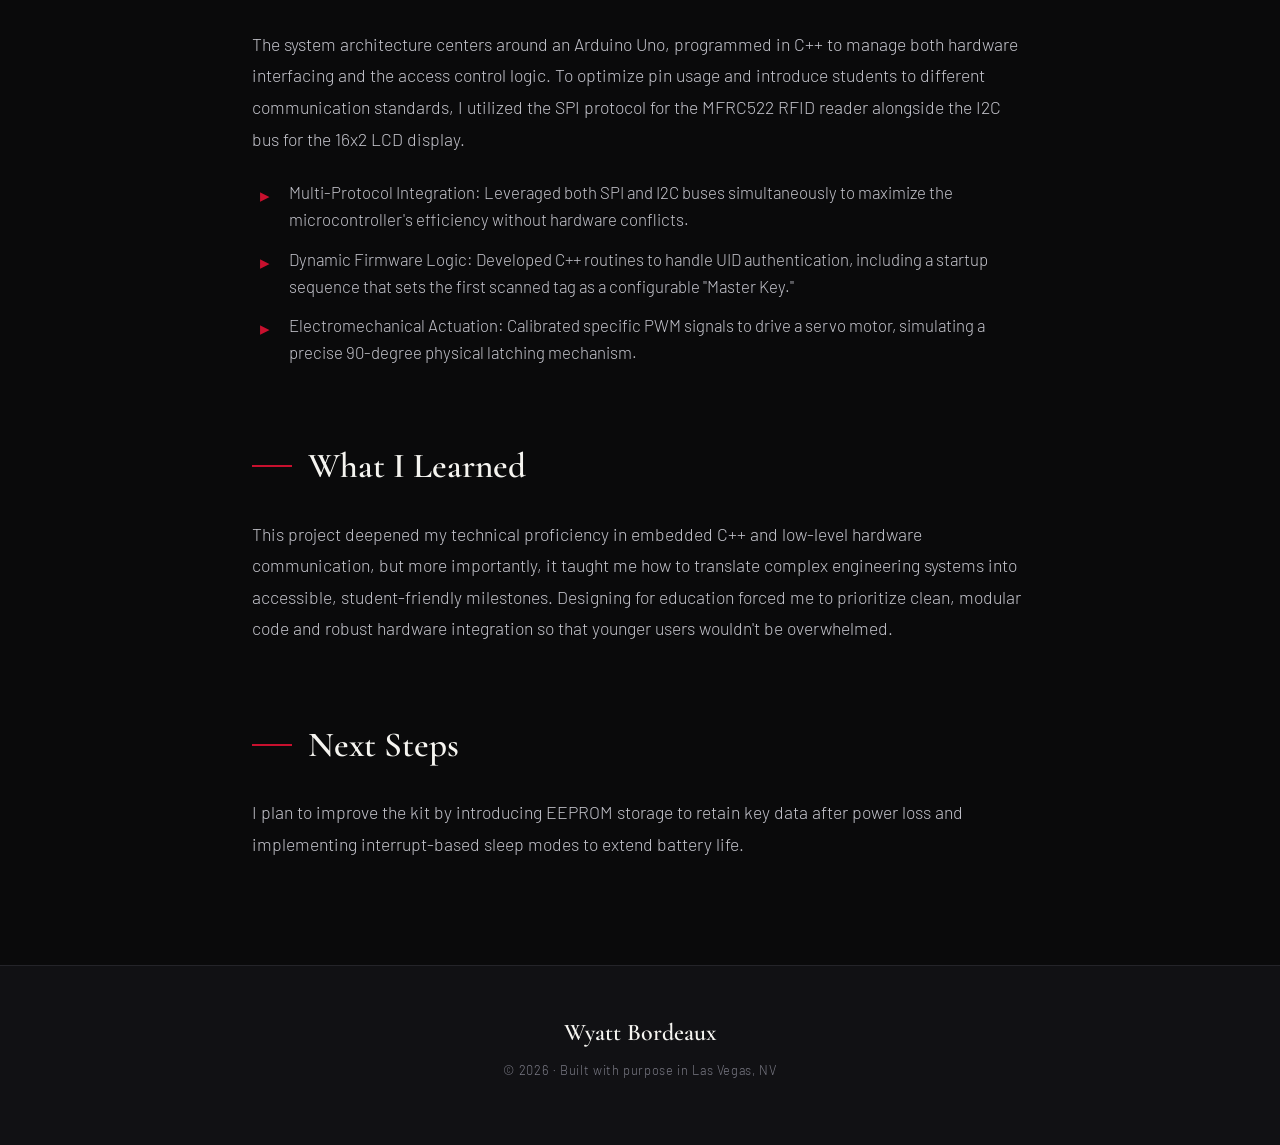
==== commit 7e651d57: "Update Hobbies" ====
--- a/Project_Template.html
+++ b/Project_Template.html
@@ -14,7 +14,7 @@
 <body>
   <header class="project-hero">
     <div class="project-hero-bg">
-      <img src="Images/project_1.jpg" alt="Project hero image" class="project-hero-img" />
+      <img src="images/project_1.jpg" alt="Project hero image" class="project-hero-img" />
       <div class="project-hero-overlay"></div>
     </div>
     <div class="project-hero-content">
@@ -59,16 +59,16 @@
 
     <!-- ── Screenshots ───────────────────────────────────────── -->
     <section class="proj-section reveal">
-      <h2 class="proj-section-title">Media</h2>
+      <h2 class="proj-section-title">Screenshots</h2>
       <div class="proj-screenshot-grid">
 
         <figure class="proj-screenshot">
-          <img src="Images/project_1.jpg" alt="Screenshot 1" />
+          <img src="images/project_1.jpg" alt="Screenshot 1" />
           <figcaption>Final Build</figcaption>
         </figure>
 
         <figure class="proj-screenshot">
-          <img src="Images/project_1-2.jpg" alt="Screenshot 2" />
+          <img src="images/project_1-2.jpg" alt="Screenshot 2" />
           <figcaption>Wiring before placed in enclosure</figcaption>
         </figure>
 
@@ -122,4 +122,4 @@
 
   <script src="main.js"></script>
 </body>
-</html>
+</html>
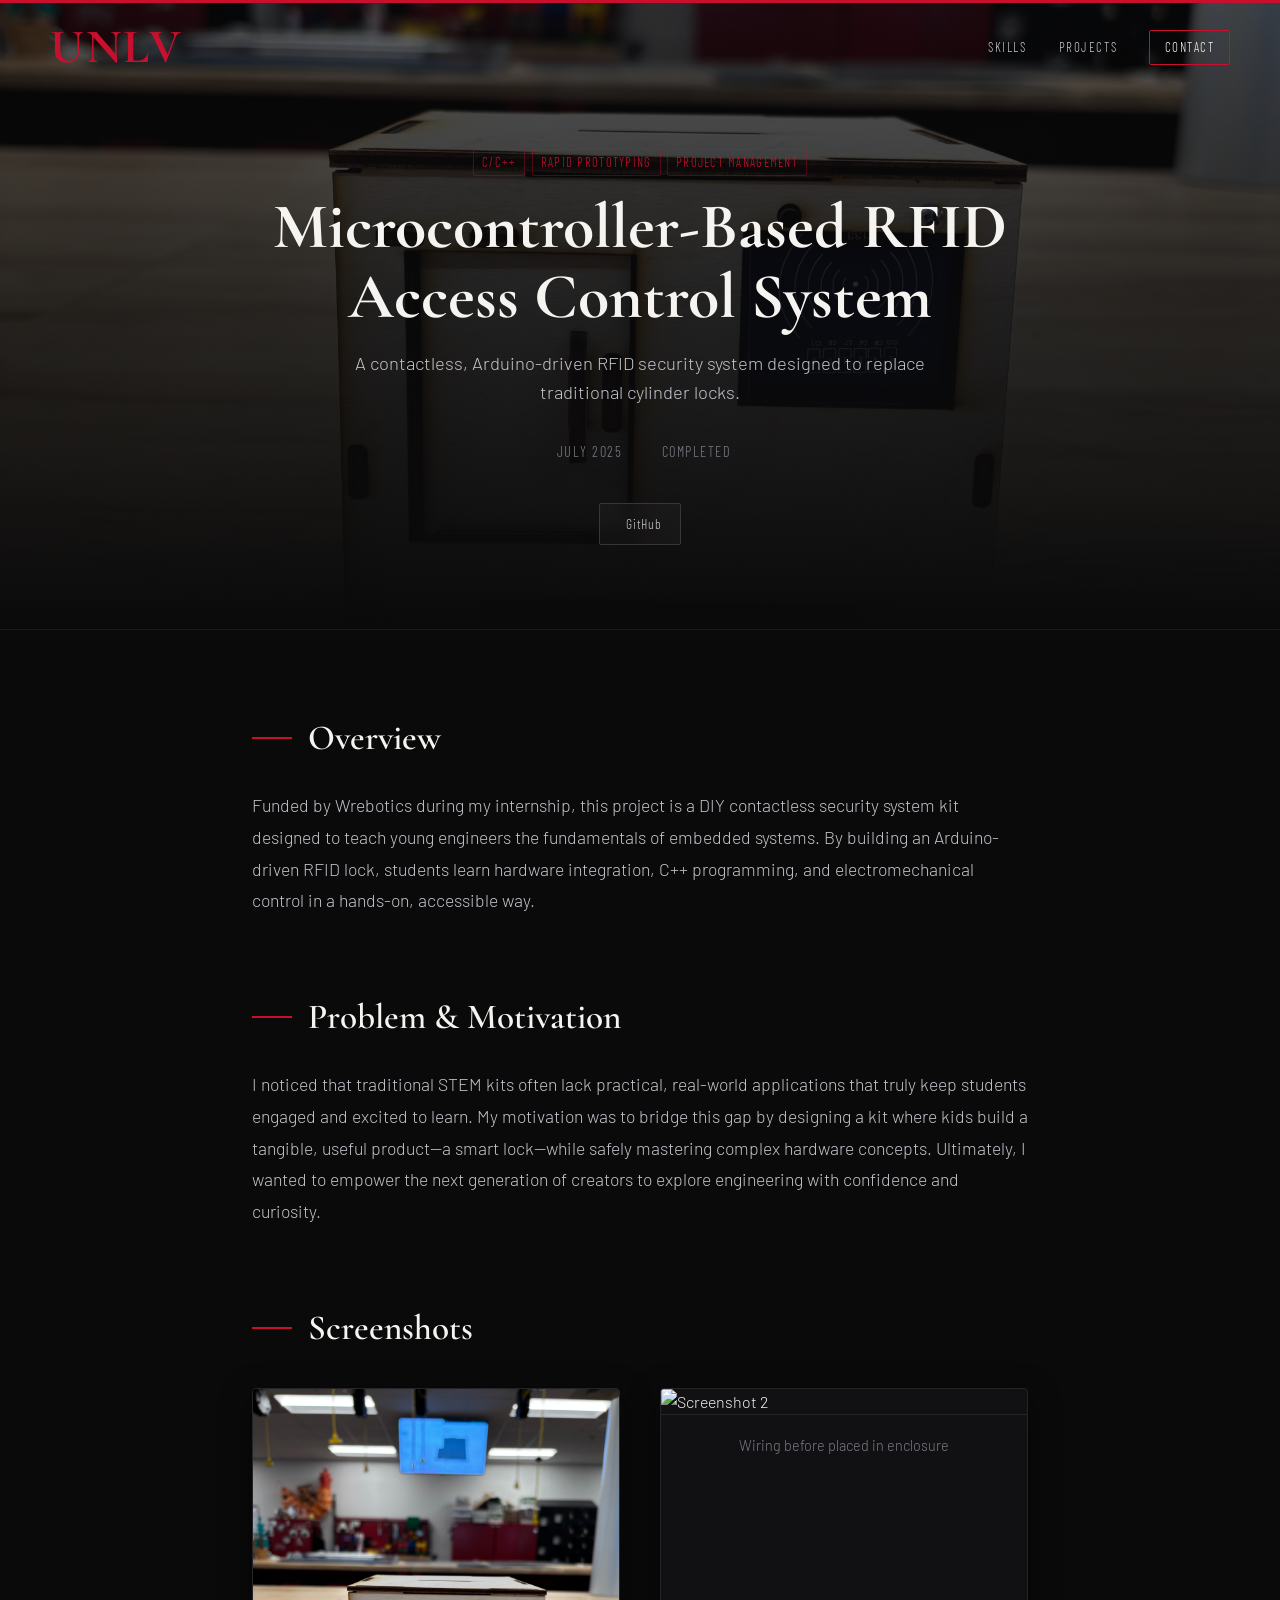
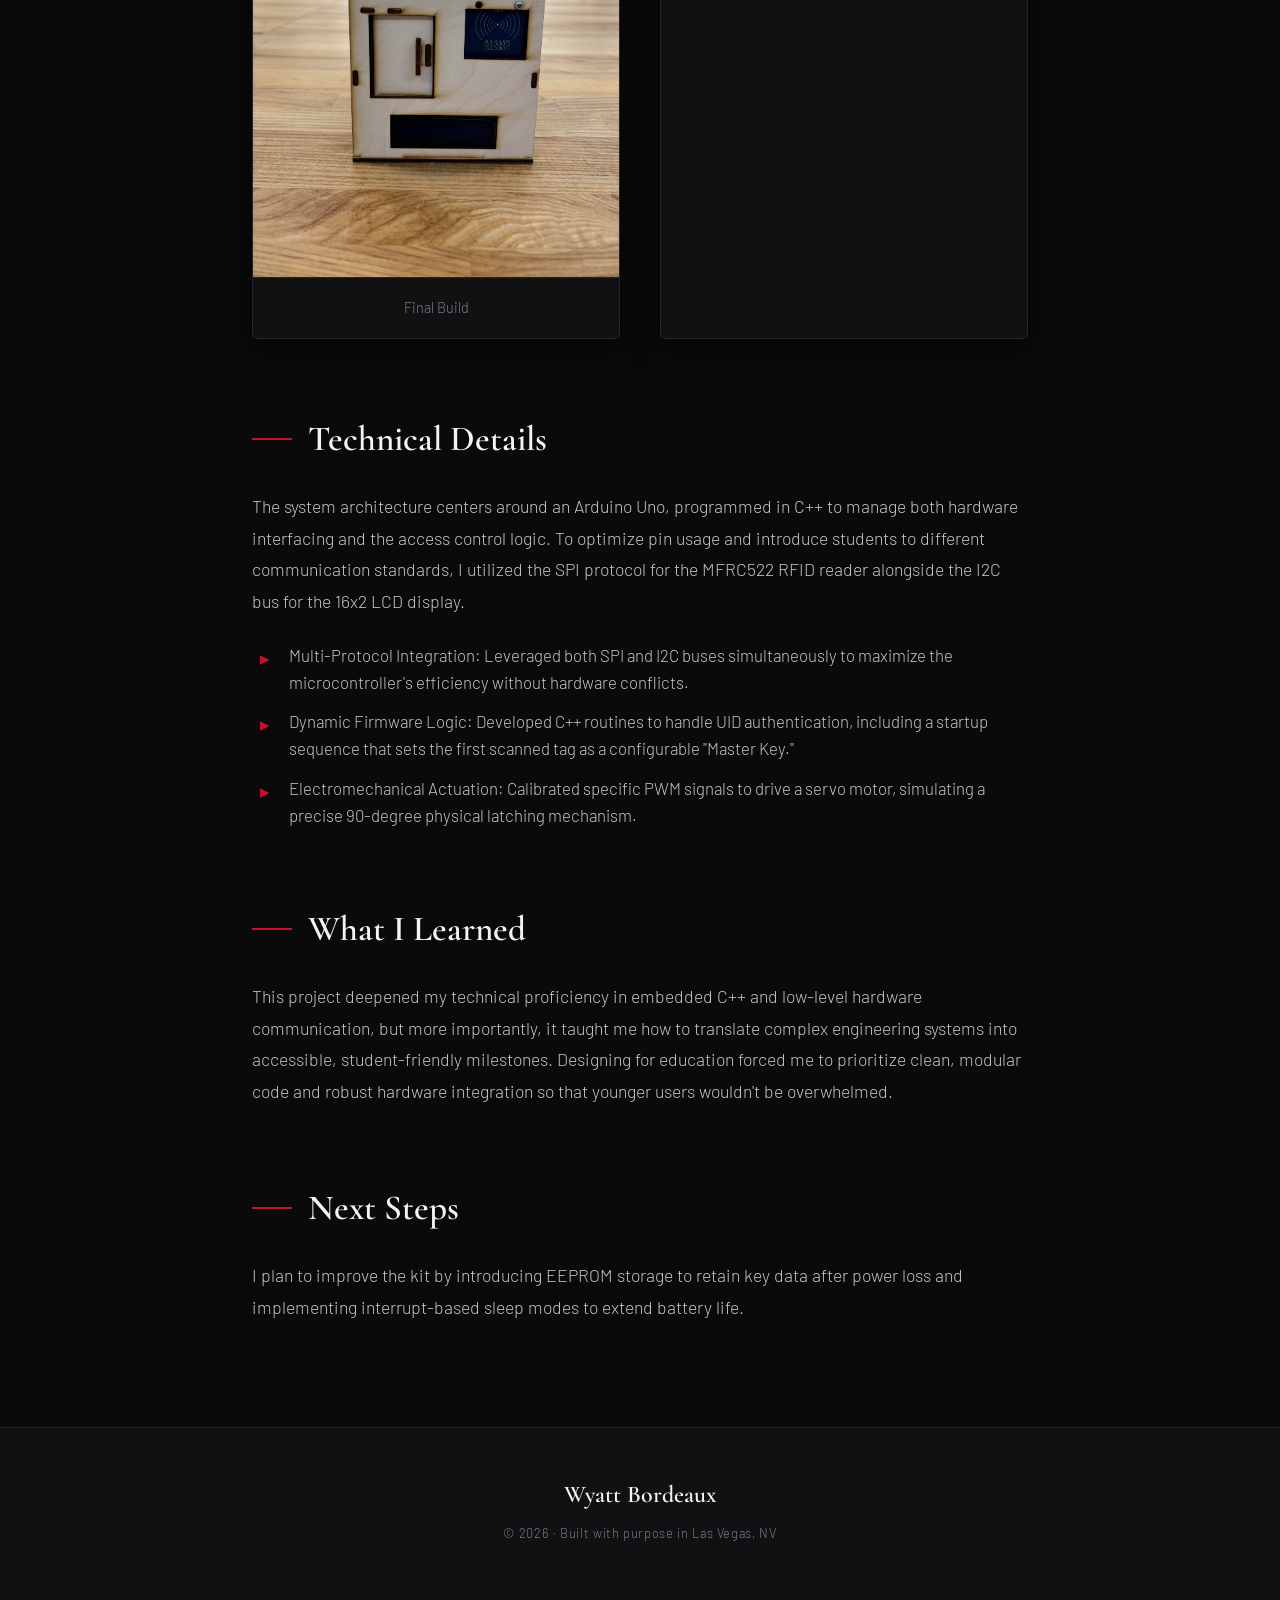
==== commit f994e63e: "Update Project_Template.html" ====
--- a/Project_Template.html
+++ b/Project_Template.html
@@ -14,7 +14,7 @@
 <body>
   <header class="project-hero">
     <div class="project-hero-bg">
-      <img src="images/project_1.jpg" alt="Project hero image" class="project-hero-img" />
+      <img src="Images/project_1.jpg" alt="Project hero image" class="project-hero-img" />
       <div class="project-hero-overlay"></div>
     </div>
     <div class="project-hero-content">
@@ -63,12 +63,12 @@
       <div class="proj-screenshot-grid">
 
         <figure class="proj-screenshot">
-          <img src="images/project_1.jpg" alt="Screenshot 1" />
+          <img src="Images/project_1.jpg" alt="Screenshot 1" />
           <figcaption>Final Build</figcaption>
         </figure>
 
         <figure class="proj-screenshot">
-          <img src="images/project_1-2.jpg" alt="Screenshot 2" />
+          <img src="Images/project_1-2.jpg" alt="Screenshot 2" />
           <figcaption>Wiring before placed in enclosure</figcaption>
         </figure>
 
@@ -122,4 +122,4 @@
 
   <script src="main.js"></script>
 </body>
-</html>+</html>
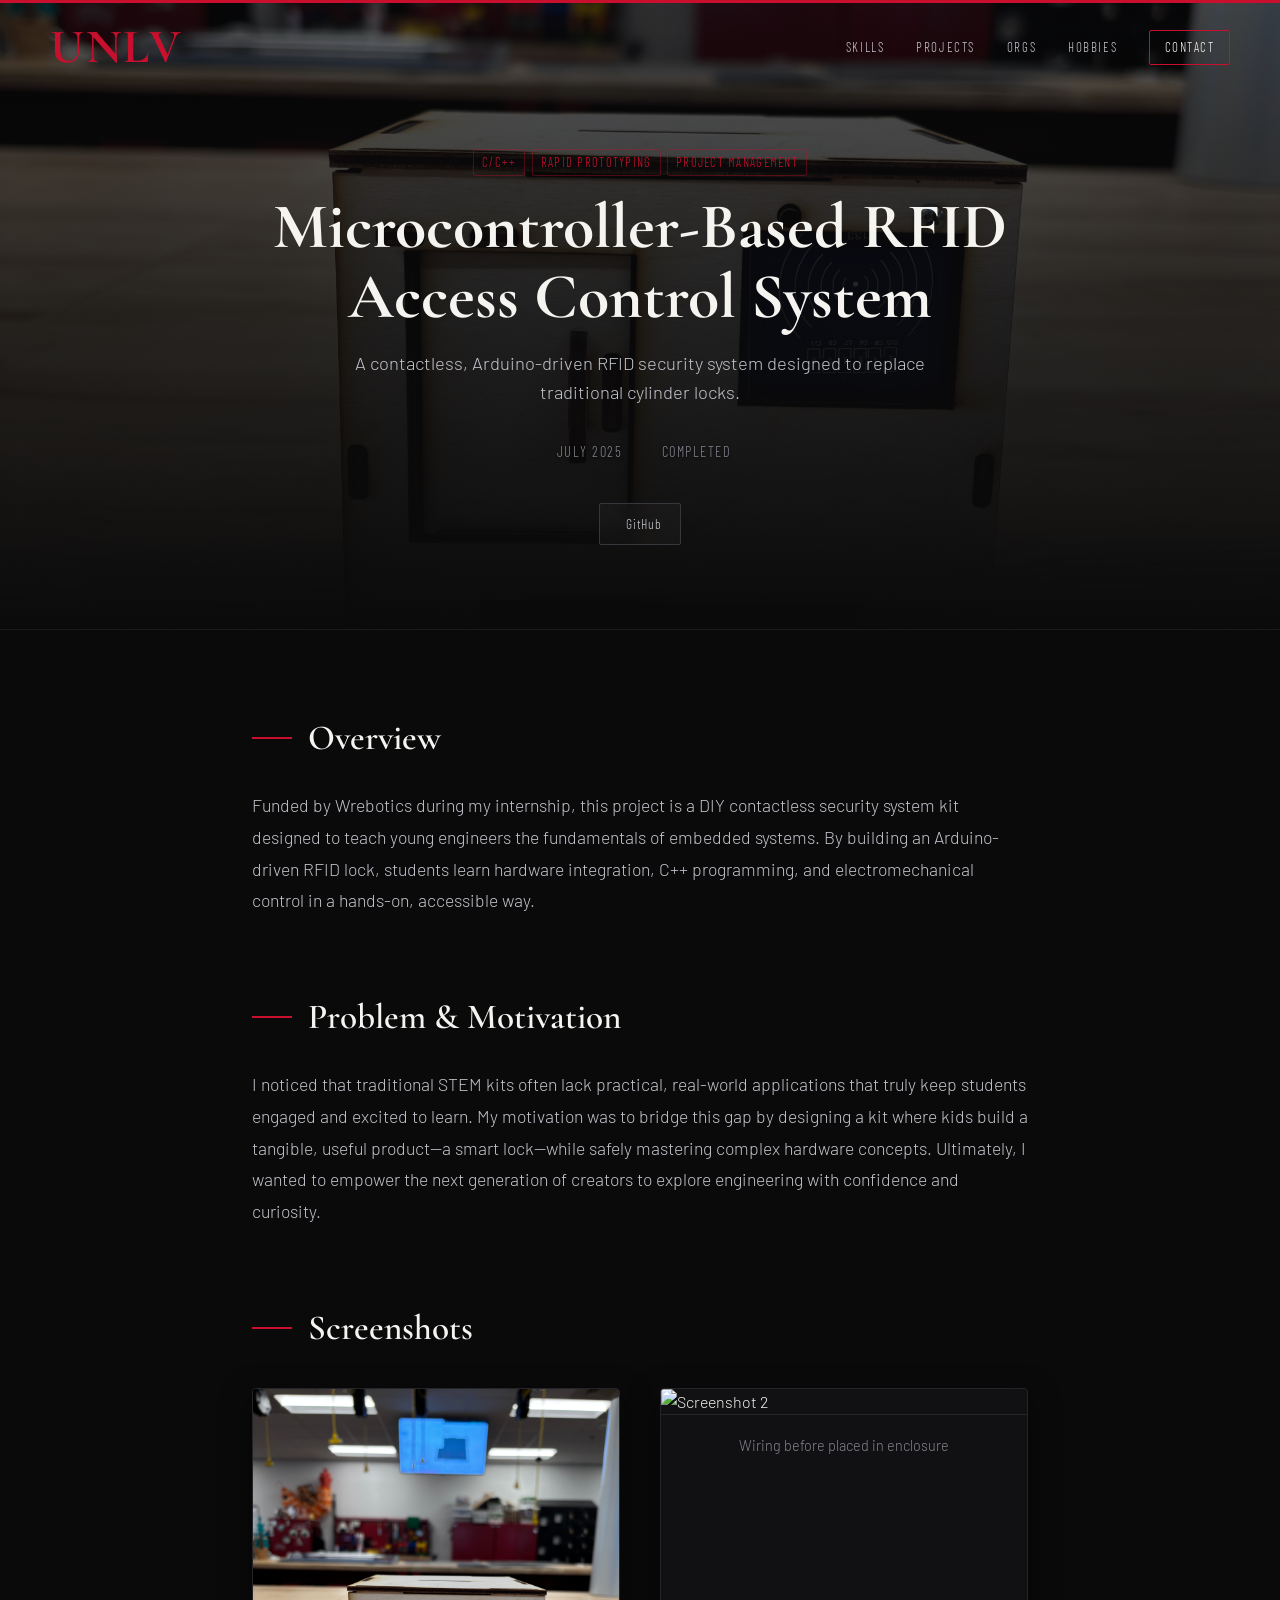
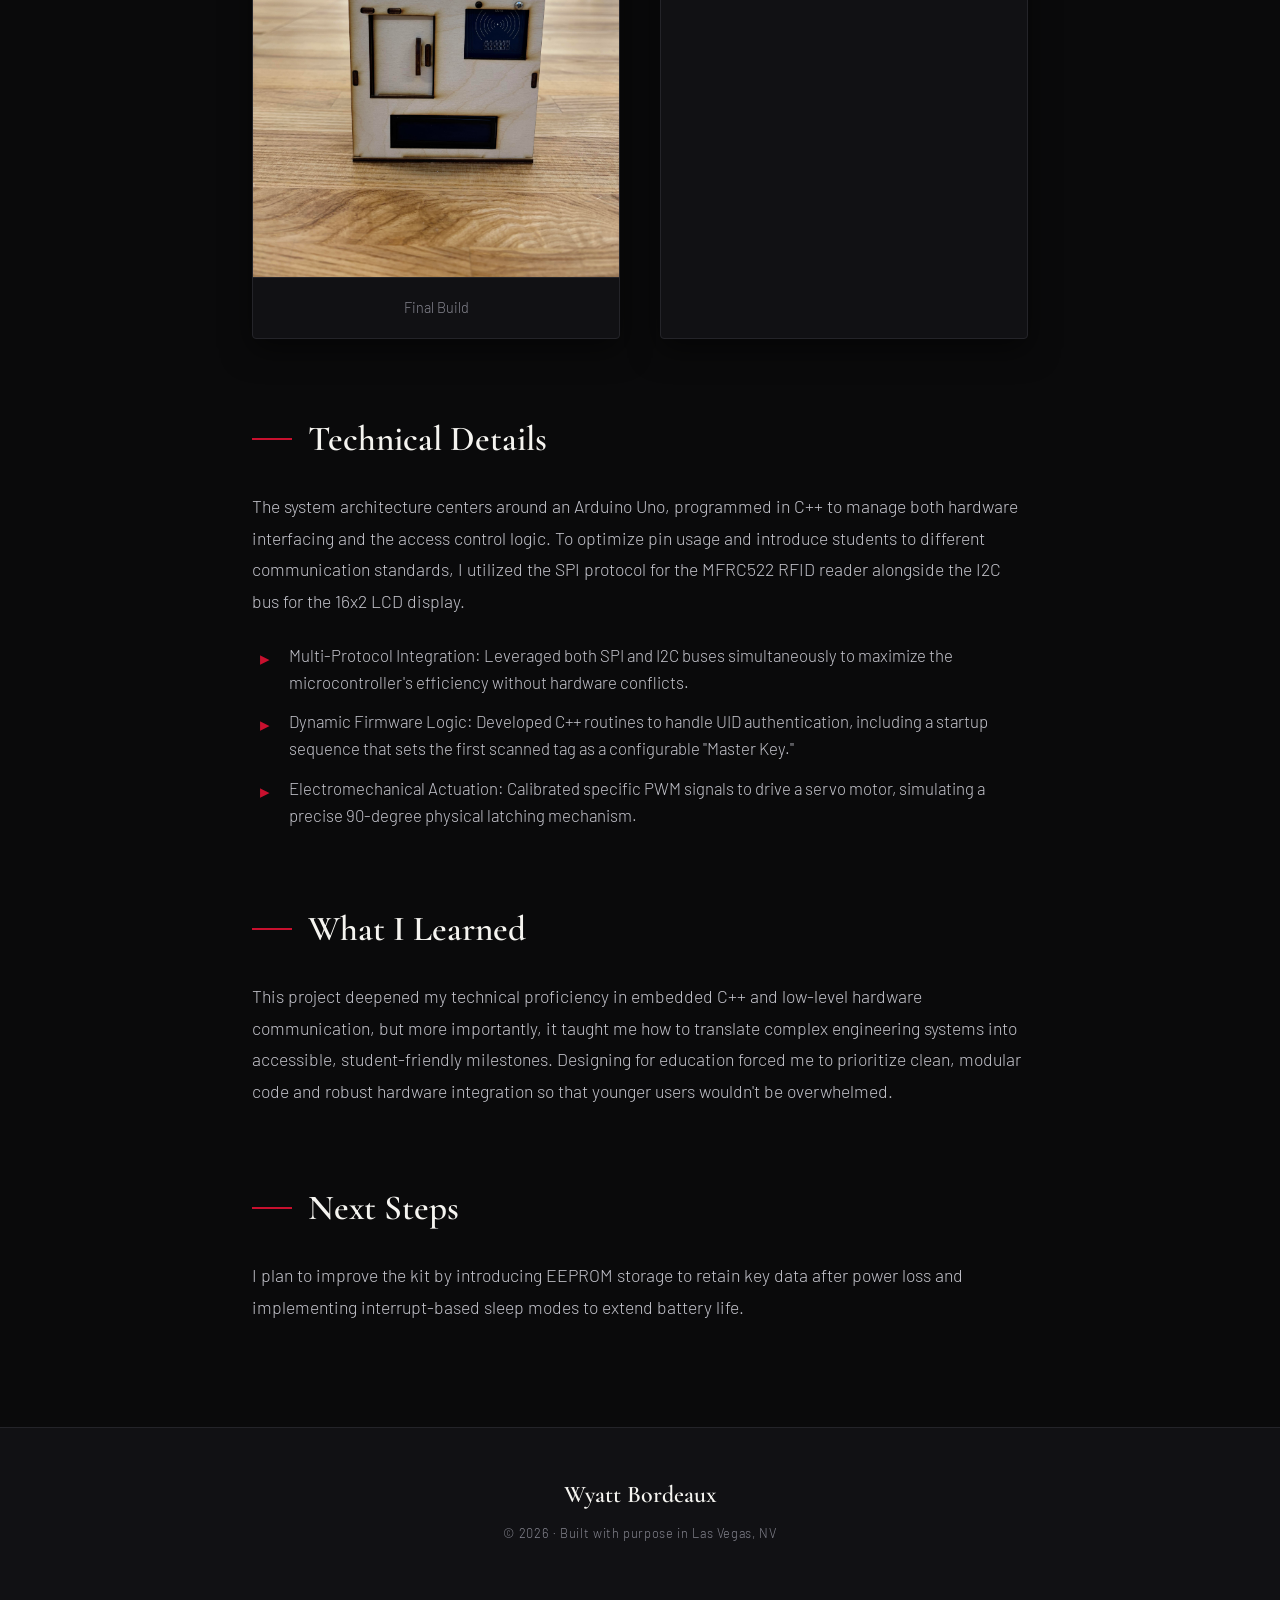
==== commit 326e4b14: "Add Organizations section, two new project pages, and update CLAUDE.md Adds SEDS and Formula Racing " ====
--- a/Project_Template.html
+++ b/Project_Template.html
@@ -114,7 +114,7 @@
       <p class="footer-copy">&copy; <span id="year"></span> · Built with purpose in Las Vegas, NV</p>
       <div class="footer-links">
         <a href="mailto:Wyatt.l.bordeaux@gmail.com"><i class="ph ph-envelope-simple"></i></a>
-        <a href="https:www.linkedin.com/in/wyatt-bordeaux" target="_blank"><i class="ph ph-linkedin-logo"></i></a>
+        <a href="https://www.linkedin.com/in/wyatt-bordeaux" target="_blank"><i class="ph ph-linkedin-logo"></i></a>
         <a href="Files/Resume_2026.pdf" target="_blank"><i class="ph ph-file-text"></i></a>
       </div>
     </div>
--- a/style.css
+++ b/style.css
@@ -11,7 +11,7 @@
   --gray-800:       #1A1A1F;
   --gray-700:       #242429;
   --gray-600:       #36363D;
-  --gray-400:       #7A7A85;
+  --gray-400:       #84848E;
   --gray-200:       #C4C4CC;
   --white:          #F5F4F0;
 
@@ -502,6 +502,98 @@
   flex: 1;
 }
 
+
+#orgs {
+  background: var(--black);
+}
+
+.orgs-grid {
+  display: grid;
+  grid-template-columns: repeat(auto-fit, minmax(380px, 1fr));
+  gap: 2rem;
+}
+
+.org-card {
+  background: var(--gray-900);
+  border: 1px solid var(--gray-700);
+  border-radius: var(--card-radius);
+  padding: 1.75rem;
+  display: flex;
+  flex-direction: column;
+  gap: 1.25rem;
+}
+
+.org-card-header {
+  display: flex;
+  align-items: center;
+  gap: 1rem;
+}
+
+.org-logo {
+  flex-shrink: 0;
+  width: 56px;
+  height: 56px;
+  object-fit: contain;
+  background: var(--gray-800);
+  border: 1px solid var(--gray-700);
+  border-radius: 6px;
+  padding: 6px;
+}
+
+.org-heading {
+  flex: 1;
+  display: flex;
+  flex-direction: column;
+  gap: 0.4rem;
+}
+
+.org-gallery {
+  display: grid;
+  grid-template-columns: repeat(3, 1fr);
+  gap: 0.5rem;
+}
+
+.org-gallery img {
+  width: 100%;
+  aspect-ratio: 4 / 3;
+  object-fit: cover;
+  border-radius: var(--card-radius);
+  border: 1px solid var(--gray-700);
+}
+
+.org-desc {
+  font-size: 0.98rem;
+  color: var(--gray-200);
+  line-height: 1.7;
+}
+
+.editable-placeholder {
+  display: flex;
+  align-items: flex-start;
+  gap: 0.6rem;
+  font-style: italic;
+  font-size: 0.9rem;
+  color: var(--gray-200);
+  background: rgba(255, 255, 255, 0.02);
+  border: 1px dashed var(--gray-600);
+  border-radius: var(--card-radius);
+  padding: 1rem 1.25rem;
+}
+
+.editable-placeholder i {
+  color: var(--scarlet);
+  font-size: 1.1rem;
+  flex-shrink: 0;
+}
+
+
+#hobbies {
+  background: var(--gray-900);
+}
+
+#hobbies::before { display: none; }  /* no left bar on hobbies — different bg */
+
+
 #footer {
   background: var(--gray-900);
   border-top: 1px solid var(--gray-700);
@@ -618,5 +710,9 @@
     grid-template-columns: 1fr;
   }
 
+  .orgs-grid {
+    grid-template-columns: 1fr;
+  }
+
   .contact-chip span { display: none; } /* icon-only on very small screens */
 }
--- a/project.css
+++ b/project.css
@@ -131,6 +131,7 @@
   letter-spacing: 0.1em;
   text-transform: uppercase;
   color: var(--gray-400);
+  text-shadow: 0 1px 3px rgba(0, 0, 0, 0.85);
 }
 
 .project-hero-meta span {
